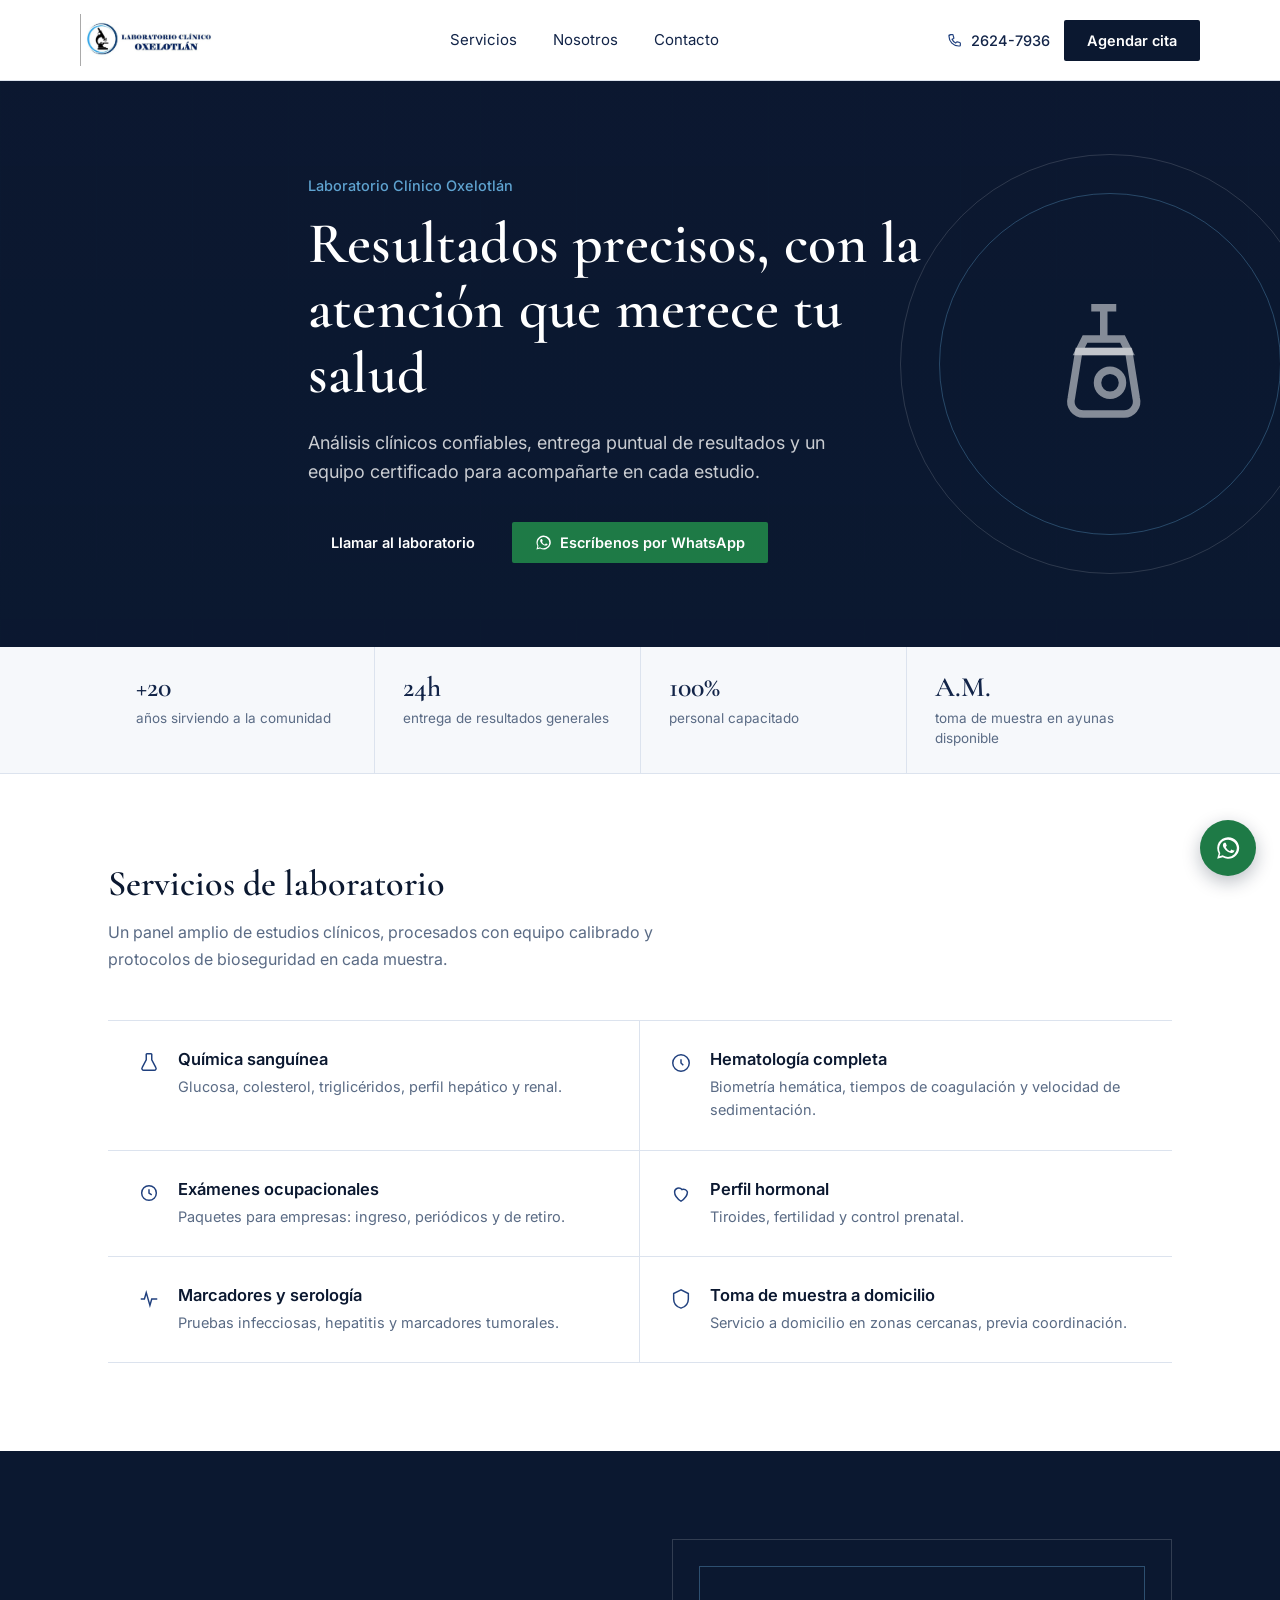
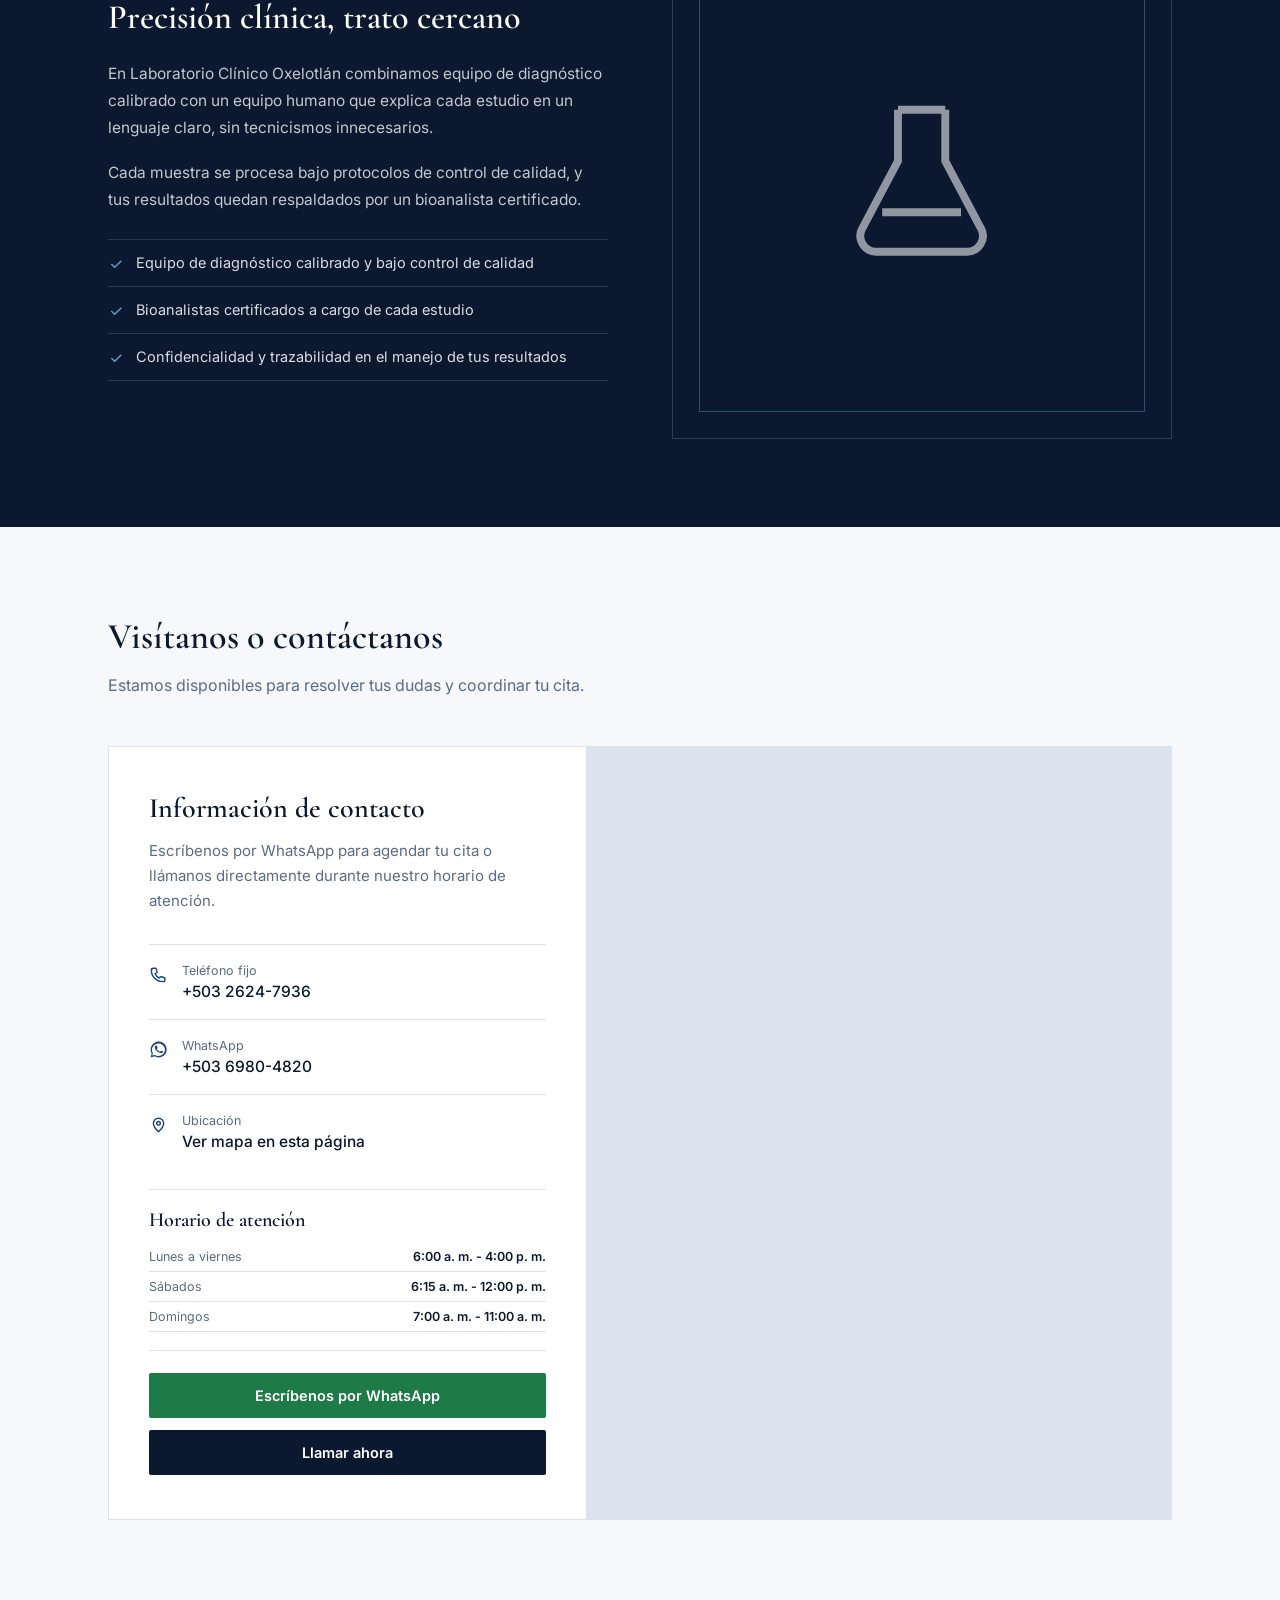
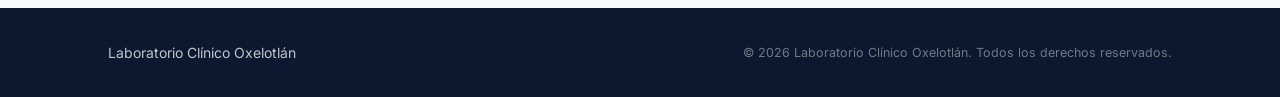
==== laboratorio-oxelotlan.html @ dec93695 "Cambio Horarios" ====
<!DOCTYPE html>
<html lang="es">
<head>
<meta charset="UTF-8">
<meta name="viewport" content="width=device-width, initial-scale=1.0">
<title>Laboratorio Clínico Oxelotlán</title>
<link rel="preconnect" href="https://fonts.googleapis.com">
<link rel="preconnect" href="https://fonts.gstatic.com" crossorigin>
<link href="https://fonts.googleapis.com/css2?family=Cormorant+Garamond:ital,wght@0,500;0,600;0,700;1,500&family=Inter:wght@400;500;600;700&display=swap" rel="stylesheet">
  <link rel="stylesheet" href="css/styles.css">
</head>
<body>
<!-- Sticky header with navigation and contact actions -->
<header>
  <div class="wrap header-inner">
    <div class="brand">
      <img src="[data-uri]" alt="Laboratorio Clínico Oxelotlán">
    </div>
    <nav class="main-nav">
      <a href="#servicios">Servicios</a>
      <a href="#nosotros">Nosotros</a>
      <a href="#contacto">Contacto</a>
    </nav>
    <div class="header-actions">
      <a class="phone-chip" href="tel:+50326247936">
        <svg viewBox="0 0 24 24" fill="none" stroke="currentColor" stroke-width="1.8"><path d="M4 5c0-.6.4-1 1-1h3.2c.5 0 .9.3 1 .8l1 4a1 1 0 0 1-.3 1L7.6 11c1 2.4 3 4.4 5.4 5.4l1.2-1.3a1 1 0 0 1 1-.3l4 1c.5.1.8.5.8 1V20c0 .6-.4 1-1 1h-1.5C9.4 21 3 14.6 3 6.5V5Z"/></svg>
        <span>2624-7936</span>
      </a>
      <a class="btn btn-primary" href="https://wa.me/50369804820?text=Hola%2C%20quisiera%20informaci%C3%B3n%20sobre%20sus%20servicios" target="_blank" rel="noopener">Agendar cita</a>
      <button class="menu-toggle" id="menuToggle" aria-label="Abrir menú">
        <span></span><span></span><span></span>
      </button>
    </div>
  </div>
</header>

<!-- Main hero section with primary calls to action -->
<section class="hero">
  <div class="wrap hero-inner">
    <p class="eyebrow">Laboratorio Clínico Oxelotlán</p>
    <h1>Resultados precisos, con la atención que merece tu salud</h1>
    <p class="lead">Análisis clínicos confiables, entrega puntual de resultados y un equipo certificado para acompañarte en cada estudio.</p>
    <div class="hero-actions">
      <a class="btn btn-primary" href="tel:+50326247936">Llamar al laboratorio</a>
      <a class="btn btn-whatsapp" href="https://wa.me/50369804820?text=Hola%2C%20quisiera%20informaci%C3%B3n%20sobre%20sus%20servicios" target="_blank" rel="noopener">
        <svg viewBox="0 0 24 24" fill="currentColor" width="17" height="17"><path d="M17.5 14.4c-.3-.1-1.6-.8-1.9-.9-.2-.1-.4-.1-.6.1-.2.3-.7.9-.8 1-.2.2-.3.2-.5.1-.3-.1-1.2-.4-2.2-1.4-.8-.7-1.4-1.6-1.5-1.9-.2-.3 0-.4.1-.6.1-.1.3-.3.4-.5.1-.1.2-.3.3-.4.1-.2 0-.4 0-.5 0-.1-.6-1.4-.8-1.9-.2-.5-.4-.4-.6-.4h-.5c-.2 0-.5.1-.7.3-.2.3-.9.9-.9 2.1 0 1.2.9 2.4 1 2.6.1.2 1.8 2.8 4.4 3.8.6.3 1.1.4 1.5.5.6.2 1.2.2 1.6.1.5-.1 1.6-.6 1.8-1.3.2-.6.2-1.1.2-1.2-.1-.1-.2-.2-.5-.3Z"/><path d="M12 2a10 10 0 0 0-8.6 15L2 22l5.2-1.4A10 10 0 1 0 12 2Zm0 18.2c-1.6 0-3.1-.4-4.5-1.2l-.3-.2-3.1.8.8-3-.2-.3A8.2 8.2 0 1 1 20.2 12 8.2 8.2 0 0 1 12 20.2Z"/></svg>
        Escríbenos por WhatsApp
      </a>
    </div>
  </div>
  <div class="hero-figure">
    <svg viewBox="0 0 24 24" fill="none" stroke="currentColor" stroke-width="1.2"><path d="M9 3h4M11 3v5M8 8h6l1 2H7l1-2Z"/><path d="M7 10h8l1.2 7.5a2 2 0 0 1-2 2.5H7.8a2 2 0 0 1-2-2.5L7 10Z"/><circle cx="12" cy="15" r="2"/></svg>
  </div>
</section>

<!-- Key service and delivery metrics -->
<div class="trust">
  <div class="wrap trust-inner">
    <div class="trust-item">
      <span class="num">+20</span>
      <span class="label">años sirviendo a la comunidad</span>
    </div>
    <div class="trust-item">
      <span class="num">24h</span>
      <span class="label">entrega de resultados generales</span>
    </div>
    <div class="trust-item">
      <span class="num">100%</span>
      <span class="label">personal capacitado</span>
    </div>
    <div class="trust-item">
      <span class="num">A.M.</span>
      <span class="label">toma de muestra en ayunas disponible</span>
    </div>
  </div>
</div>

<!-- Laboratory services -->
<section id="servicios">
  <div class="wrap">
    <div class="section-head reveal">
      <h2>Servicios de laboratorio</h2>
      <p>Un panel amplio de estudios clínicos, procesados con equipo calibrado y protocolos de bioseguridad en cada muestra.</p>
    </div>
  </div>
  <div class="wrap">
    <div class="services-list">
      <div class="service-row reveal">
        <svg viewBox="0 0 24 24" fill="none" stroke="currentColor" stroke-width="1.6"><path d="M9 2v6.5L4.5 17a2 2 0 0 0 1.8 3h11.4a2 2 0 0 0 1.8-3L15 8.5V2M9 2h6"/></svg>
        <div>
          <h3>Química sanguínea</h3>
          <p>Glucosa, colesterol, triglicéridos, perfil hepático y renal.</p>
        </div>
      </div>
      <div class="service-row reveal">
        <svg viewBox="0 0 24 24" fill="none" stroke="currentColor" stroke-width="1.6"><circle cx="12" cy="12" r="9"/><path d="M12 8v4l2.5 2.5"/></svg>
        <div>
          <h3>Hematología completa</h3>
          <p>Biometría hemática, tiempos de coagulación y velocidad de sedimentación.</p>
        </div>
      </div>
      <div class="service-row reveal">
        <svg viewBox="0 0 24 24" fill="none" stroke="currentColor" stroke-width="1.6"><path d="M4 12a8 8 0 1 0 16 0 8 8 0 0 0-16 0Z"/><path d="M12 8v4l3 2"/></svg>
        <div>
          <h3>Exámenes ocupacionales</h3>
          <p>Paquetes para empresas: ingreso, periódicos y de retiro.</p>
        </div>
      </div>
      <div class="service-row reveal">
        <svg viewBox="0 0 24 24" fill="none" stroke="currentColor" stroke-width="1.6"><path d="M12 21s-7-4.5-7-10a4.5 4.5 0 0 1 8-2.8A4.5 4.5 0 0 1 19 11c0 5.5-7 10-7 10Z"/></svg>
        <div>
          <h3>Perfil hormonal</h3>
          <p>Tiroides, fertilidad y control prenatal.</p>
        </div>
      </div>
      <div class="service-row reveal">
        <svg viewBox="0 0 24 24" fill="none" stroke="currentColor" stroke-width="1.6"><path d="M3 12h4l2-7 4 14 2-7h6"/></svg>
        <div>
          <h3>Marcadores y serología</h3>
          <p>Pruebas infecciosas, hepatitis y marcadores tumorales.</p>
        </div>
      </div>
      <div class="service-row reveal">
        <svg viewBox="0 0 24 24" fill="none" stroke="currentColor" stroke-width="1.6"><path d="M12 2 4 6v6c0 5 3.5 8.7 8 10 4.5-1.3 8-5 8-10V6l-8-4Z"/></svg>
        <div>
          <h3>Toma de muestra a domicilio</h3>
          <p>Servicio a domicilio en zonas cercanas, previa coordinación.</p>
        </div>
      </div>
    </div>
  </div>
</section>

<!-- About the laboratory and quality commitments -->
<section class="about" id="nosotros">
  <div class="wrap">
    <div class="reveal">
      <h2>Precisión clínica, trato cercano</h2>
      <p>En Laboratorio Clínico Oxelotlán combinamos equipo de diagnóstico calibrado con un equipo humano que explica cada estudio en un lenguaje claro, sin tecnicismos innecesarios.</p>
      <p>Cada muestra se procesa bajo protocolos de control de calidad, y tus resultados quedan respaldados por un bioanalista certificado.</p>
      <ul class="about-points">
        <li>
          <svg viewBox="0 0 24 24" fill="none" stroke="currentColor" stroke-width="2"><path d="M5 12l5 5L20 7"/></svg>
          <span>Equipo de diagnóstico calibrado y bajo control de calidad</span>
        </li>
        <li>
          <svg viewBox="0 0 24 24" fill="none" stroke="currentColor" stroke-width="2"><path d="M5 12l5 5L20 7"/></svg>
          <span>Bioanalistas certificados a cargo de cada estudio</span>
        </li>
        <li>
          <svg viewBox="0 0 24 24" fill="none" stroke="currentColor" stroke-width="2"><path d="M5 12l5 5L20 7"/></svg>
          <span>Confidencialidad y trazabilidad en el manejo de tus resultados</span>
        </li>
      </ul>
    </div>
    <div class="about-visual reveal">
      <svg viewBox="0 0 24 24" fill="none" stroke="currentColor" stroke-width="1"><path d="M9 2v6.5L4.5 17a2 2 0 0 0 1.8 3h11.4a2 2 0 0 0 1.8-3L15 8.5V2M9 2h6M7 15h10"/></svg>
    </div>
  </div>
</section>

<!-- Contact details and embedded map -->
<section class="contact" id="contacto">
  <div class="wrap">
    <div class="section-head reveal">
      <h2>Visítanos o contáctanos</h2>
      <p>Estamos disponibles para resolver tus dudas y coordinar tu cita.</p>
    </div>
    <div class="contact-grid reveal">
      <div class="contact-info">
        <h2>Información de contacto</h2>
        <p>Escríbenos por WhatsApp para agendar tu cita o llámanos directamente durante nuestro horario de atención.</p>

        <div class="contact-line">
          <svg viewBox="0 0 24 24" fill="none" stroke="currentColor" stroke-width="1.8"><path d="M4 5c0-.6.4-1 1-1h3.2c.5 0 .9.3 1 .8l1 4a1 1 0 0 1-.3 1L7.6 11c1 2.4 3 4.4 5.4 5.4l1.2-1.3a1 1 0 0 1 1-.3l4 1c.5.1.8.5.8 1V20c0 .6-.4 1-1 1h-1.5C9.4 21 3 14.6 3 6.5V5Z"/></svg>
          <div>
            <div class="ct-label">Teléfono fijo</div>
            <a class="ct-value" href="tel:+50326247936">+503 2624-7936</a>
          </div>
        </div>

        <div class="contact-line">
          <svg viewBox="0 0 24 24" fill="currentColor"><path d="M17.5 14.4c-.3-.1-1.6-.8-1.9-.9-.2-.1-.4-.1-.6.1-.2.3-.7.9-.8 1-.2.2-.3.2-.5.1-.3-.1-1.2-.4-2.2-1.4-.8-.7-1.4-1.6-1.5-1.9-.2-.3 0-.4.1-.6.1-.1.3-.3.4-.5.1-.1.2-.3.3-.4.1-.2 0-.4 0-.5 0-.1-.6-1.4-.8-1.9-.2-.5-.4-.4-.6-.4h-.5c-.2 0-.5.1-.7.3-.2.3-.9.9-.9 2.1 0 1.2.9 2.4 1 2.6.1.2 1.8 2.8 4.4 3.8.6.3 1.1.4 1.5.5.6.2 1.2.2 1.6.1.5-.1 1.6-.6 1.8-1.3.2-.6.2-1.1.2-1.2-.1-.1-.2-.2-.5-.3Z"/><path d="M12 2a10 10 0 0 0-8.6 15L2 22l5.2-1.4A10 10 0 1 0 12 2Zm0 18.2c-1.6 0-3.1-.4-4.5-1.2l-.3-.2-3.1.8.8-3-.2-.3A8.2 8.2 0 1 1 20.2 12 8.2 8.2 0 0 1 12 20.2Z"/></svg>
          <div>
            <div class="ct-label">WhatsApp</div>
            <a class="ct-value" href="https://wa.me/50369804820" target="_blank" rel="noopener">+503 6980-4820</a>
          </div>
        </div>

        <div class="contact-line">
          <svg viewBox="0 0 24 24" fill="none" stroke="currentColor" stroke-width="1.8"><path d="M12 21s-6.5-5.4-6.5-10.5a6.5 6.5 0 1 1 13 0C18.5 15.6 12 21 12 21Z"/><circle cx="12" cy="10.5" r="2.3"/></svg>
          <div>
            <div class="ct-label">Ubicación</div>
            <span class="ct-value">Ver mapa en esta página</span>
          </div>
        </div>

        <div class="hours-block reveal">
          <h3>Horario de atención</h3>
          <div class="hours-list">
            <div class="hours-row">
              <span>Lunes a viernes</span>
              <strong>6:00 a. m. - 4:00 p. m.</strong>
            </div>
            <div class="hours-row">
              <span>Sábados</span>
              <strong>6:15 a. m. - 12:00 p. m.</strong>
            </div>
            <div class="hours-row">
              <span>Domingos</span>
              <strong>7:00 a. m. - 11:00 a. m.</strong>
            </div>
          </div>
        </div>

        <hr class="contact-divider">
        <div class="contact-cta">
          <a class="btn btn-whatsapp" href="https://wa.me/50369804820?text=Hola%2C%20quisiera%20informaci%C3%B3n%20sobre%20sus%20servicios" target="_blank" rel="noopener">Escríbenos por WhatsApp</a>
          <a class="btn btn-primary" href="tel:+50326247936">Llamar ahora</a>
        </div>
      </div>
      <div class="map-wrap">
        <iframe src="https://www.google.com/maps/embed?pb=!1m18!1m12!1m3!1d3750.6812180601755!2d-88.44260848952062!3d13.343637986952798!2m3!1f0!2f0!3f0!3m2!1i1024!2i768!4f13.1!3m3!1m2!1s0x8f7b39d2b0d4f84f%3A0xa0876ecf4c3ca8cc!2sLaboratorio%20Cl%C3%ADnico%20Oxelotlan!5e1!3m2!1ses-419!2ssv!4v1789586545758!5m2!1ses-419!2ssv" loading="lazy" referrerpolicy="strict-origin-when-cross-origin" title="Ubicación de Laboratorio Clínico Oxelotlán"></iframe>
      </div>
    </div>
  </div>
</section>

<!-- Site footer -->
<footer>
  <div class="wrap footer-inner">
    <div class="footer-brand">
      <span>Laboratorio Clínico Oxelotlán</span>
    </div>
    <span class="fine">© <span id="year"></span> Laboratorio Clínico Oxelotlán. Todos los derechos reservados.</span>
  </div>
</footer>

<!-- Floating WhatsApp contact button -->
<a class="wa-float" id="waFloat" href="https://wa.me/50369804820?text=Hola%2C%20quisiera%20informaci%C3%B3n%20sobre%20sus%20servicios" target="_blank" rel="noopener" aria-label="Escribir por WhatsApp">
  <svg viewBox="0 0 24 24" fill="currentColor"><path d="M17.5 14.4c-.3-.1-1.6-.8-1.9-.9-.2-.1-.4-.1-.6.1-.2.3-.7.9-.8 1-.2.2-.3.2-.5.1-.3-.1-1.2-.4-2.2-1.4-.8-.7-1.4-1.6-1.5-1.9-.2-.3 0-.4.1-.6.1-.1.3-.3.4-.5.1-.1.2-.3.3-.4.1-.2 0-.4 0-.5 0-.1-.6-1.4-.8-1.9-.2-.5-.4-.4-.6-.4h-.5c-.2 0-.5.1-.7.3-.2.3-.9.9-.9 2.1 0 1.2.9 2.4 1 2.6.1.2 1.8 2.8 4.4 3.8.6.3 1.1.4 1.5.5.6.2 1.2.2 1.6.1.5-.1 1.6-.6 1.8-1.3.2-.6.2-1.1.2-1.2-.1-.1-.2-.2-.5-.3Z"/><path d="M12 2a10 10 0 0 0-8.6 15L2 22l5.2-1.4A10 10 0 1 0 12 2Zm0 18.2c-1.6 0-3.1-.4-4.5-1.2l-.3-.2-3.1.8.8-3-.2-.3A8.2 8.2 0 1 1 20.2 12 8.2 8.2 0 0 1 12 20.2Z"/></svg>
</a>
<script src="script.js"></script>
</body>
</html>
---- css/styles.css ----
:root{
    --navy-900:#0B1830;
    --navy-800:#122448;
    --navy-700:#183160;
    --navy-600:#20407E;
    --blue-accent:#5FA3D0;
    --blue-accent-soft:#EAF2F8;
    --white:#FFFFFF;
    --off-white:#F6F8FB;
    --text-dark:#152238;
    --text-muted:#5A6B85;
    --hairline:#DCE3EE;
    --serif: 'Cormorant Garamond', Georgia, 'Times New Roman', serif;
    --sans: 'Inter', -apple-system, BlinkMacSystemFont, 'Segoe UI', sans-serif;
  }

  *{box-sizing:border-box;}
  html{scroll-behavior:smooth;}
  body{
    margin:0;
    font-family:var(--sans);
    color:var(--text-dark);
    background:var(--white);
    -webkit-font-smoothing:antialiased;
  }
  img{max-width:100%;display:block;}
  a{color:inherit;text-decoration:none;}
  .wrap{max-width:1120px;margin:0 auto;padding:0 28px;}

  /* ---------- Header ---------- */
  header{
    position:sticky;top:0;z-index:50;
    background:var(--white);
    border-bottom:1px solid var(--hairline);
  }
  .header-inner{
    display:flex;align-items:center;justify-content:space-between;
    padding:14px 0;
  }
  .brand{display:flex;align-items:center;gap:12px;}
  .brand img{height:52px;width:auto;}
  nav.main-nav{display:flex;align-items:center;gap:32px;}
  nav.main-nav a{
    font-size:15px;color:var(--navy-800);
    padding:6px 2px;border-bottom:1px solid transparent;
    transition:border-color .2s ease, color .2s ease;
  }
  nav.main-nav a:hover{border-color:var(--blue-accent);}
  .header-actions{display:flex;align-items:center;gap:14px;}
  .phone-chip{
    display:flex;align-items:center;gap:8px;
    font-size:14.5px;color:var(--navy-800);font-weight:500;
    white-space:nowrap;
  }
  .phone-chip svg{width:16px;height:16px;flex:none;color:var(--navy-600);}
  .btn{
    display:inline-flex;align-items:center;justify-content:center;gap:8px;
    padding:11px 22px;font-size:14.5px;font-weight:600;
    border-radius:2px;border:1px solid transparent;
    cursor:pointer;transition:background .2s ease, color .2s ease, border-color .2s ease;
    white-space:nowrap;
  }
  .btn-primary{background:var(--navy-900);color:var(--white);}
  .btn-primary:hover{background:var(--navy-700);}
  .btn-whatsapp{background:#1E7A46;color:var(--white);}
  .btn-whatsapp:hover{background:#176038;}
  .btn-outline{background:transparent;color:var(--white);border-color:rgba(255,255,255,.45);}
  .btn-outline:hover{border-color:var(--white);}
  .menu-toggle{
    display:none;background:none;border:none;cursor:pointer;padding:6px;
  }
  .menu-toggle span{display:block;width:22px;height:2px;background:var(--navy-900);margin:5px 0;}

  /* ---------- Hero ---------- */
  .hero{
    background:var(--navy-900);
    background-image:
      linear-gradient(180deg, rgba(11,24,48,.94), rgba(11,24,48,.98)),
      repeating-linear-gradient(90deg, rgba(255,255,255,.035) 0px, rgba(255,255,255,.035) 1px, transparent 1px, transparent 96px);
    color:var(--white);
    padding:96px 0 84px;
    position:relative;
    overflow:hidden;
  }
  .hero-inner{max-width:720px;}
  .hero .eyebrow{
    font-size:14.5px;color:var(--blue-accent);font-weight:500;
    margin:0 0 18px;
  }
  .hero h1{
    font-family:var(--serif);
    font-weight:600;
    font-size:clamp(38px,5.4vw,58px);
    line-height:1.12;
    margin:0 0 22px;
    letter-spacing:.2px;
  }
  .hero p.lead{
    font-size:18px;line-height:1.6;color:rgba(255,255,255,.78);
    max-width:560px;margin:0 0 36px;
  }
  .hero-actions{display:flex;gap:14px;flex-wrap:wrap;}

  .hero-figure{
    position:absolute;right:-40px;top:50%;transform:translateY(-50%);
    width:420px;height:420px;
    border:1px solid rgba(255,255,255,.14);
    border-radius:50%;
    display:flex;align-items:center;justify-content:center;
  }
  .hero-figure::before{
    content:"";position:absolute;inset:38px;
    border:1px solid rgba(95,163,208,.35);border-radius:50%;
  }
  .hero-figure svg{width:150px;height:150px;color:rgba(255,255,255,.5);}

  /* ---------- Trust metrics ---------- */
  .trust{
    background:var(--off-white);
    border-bottom:1px solid var(--hairline);
  }
  .trust-inner{
    display:grid;grid-template-columns:repeat(4,1fr);
  }
  .trust-item{
    padding:26px 28px;
    border-left:1px solid var(--hairline);
    text-align:left;
  }
  .trust-item:first-child{border-left:none;}
  .trust-item .num{
    font-family:var(--serif);font-weight:600;font-size:28px;color:var(--navy-800);
    display:block;line-height:1;margin-bottom:6px;
  }
  .trust-item .label{font-size:13.5px;color:var(--text-muted);}

  /* ---------- Section shell ---------- */
  section{padding:88px 0;}
  .section-head{max-width:620px;margin:0 0 48px;}
  .section-head h2{
    font-family:var(--serif);font-weight:600;
    font-size:clamp(28px,3.4vw,36px);
    margin:0 0 14px;color:var(--navy-900);
  }
  .section-head p{font-size:16px;line-height:1.65;color:var(--text-muted);margin:0;}

  /* ---------- Services ---------- */
  .services-list{
    display:grid;grid-template-columns:1fr 1fr;
    border-top:1px solid var(--hairline);
  }
  .service-row{
    display:flex;gap:18px;align-items:flex-start;
    padding:28px 30px;
    border-bottom:1px solid var(--hairline);
  }
  .service-row:nth-child(odd){border-right:1px solid var(--hairline);}
  .service-row svg{width:22px;height:22px;flex:none;color:var(--navy-600);margin-top:3px;}
  .service-row h3{
    font-size:16.5px;font-weight:600;margin:0 0 6px;color:var(--navy-900);
  }
  .service-row p{font-size:14.5px;line-height:1.6;color:var(--text-muted);margin:0;}

  /* ---------- About ---------- */
  .about{background:var(--navy-900);color:var(--white);}
  .about .wrap{
    display:grid;grid-template-columns:1fr 1fr;gap:64px;align-items:center;
  }
  .about h2{
    font-family:var(--serif);font-weight:600;
    font-size:clamp(26px,3.2vw,34px);margin:0 0 22px;
  }
  .about p{font-size:15.5px;line-height:1.75;color:rgba(255,255,255,.76);margin:0 0 18px;}
  .about-points{list-style:none;padding:0;margin:26px 0 0;}
  .about-points li{
    display:flex;gap:12px;padding:14px 0;border-top:1px solid rgba(255,255,255,.14);
    font-size:14.5px;color:rgba(255,255,255,.85);
  }
  .about-points li:last-child{border-bottom:1px solid rgba(255,255,255,.14);}
  .about-points svg{width:16px;height:16px;flex:none;margin-top:2px;color:var(--blue-accent);}
  .about-visual{
    aspect-ratio:1/1;border:1px solid rgba(255,255,255,.16);
    display:flex;align-items:center;justify-content:center;position:relative;
  }
  .about-visual::before{content:"";position:absolute;inset:26px;border:1px solid rgba(95,163,208,.4);}
  .about-visual svg{width:38%;height:38%;color:rgba(255,255,255,.55);}

  /* ---------- Contact ---------- */
  .contact{background:var(--off-white);}
  .contact-grid{
    display:grid;grid-template-columns:0.9fr 1.1fr;gap:0;
    border:1px solid var(--hairline);background:var(--white);
  }
  .contact-info{padding:44px 40px;border-right:1px solid var(--hairline);}
  .contact-info h2{
    font-family:var(--serif);font-weight:600;font-size:28px;margin:0 0 14px;color:var(--navy-900);
  }
  .contact-info > p{font-size:15px;line-height:1.65;color:var(--text-muted);margin:0 0 30px;}
  .contact-line{
    display:flex;gap:14px;align-items:flex-start;padding:18px 0;border-top:1px solid var(--hairline);
  }
  .contact-line:last-of-type{border-bottom:1px solid var(--hairline);margin-bottom:28px;}
  .contact-line svg{width:19px;height:19px;flex:none;margin-top:2px;color:var(--navy-600);}
  .contact-line .ct-label{font-size:12.5px;color:var(--text-muted);margin-bottom:3px;}
  .contact-line .ct-value{font-size:15.5px;font-weight:500;color:var(--navy-900);}
  .contact-line a.ct-value:hover{color:var(--navy-600);}
  .contact-divider{border:0;border-top:1px solid var(--hairline);margin:0 0 22px;}
  .contact-cta{display:flex;flex-direction:column;gap:12px;}
  .contact-cta .btn{width:100%;padding:13px 22px;}

  .map-wrap{position:relative;min-height:420px;background:#dbe3ee;}
  .map-wrap iframe{
    position:absolute;inset:0;width:100%;height:100%;border:0;filter:grayscale(8%) contrast(1.02);
  }

  /* ---------- Opening hours ---------- */
  .hours-block{margin:20px 0 18px;padding-top:18px;border-top:1px solid var(--hairline);}
  .hours-block h3{font-family:var(--serif);font-size:20px;font-weight:600;color:var(--navy-900);margin:0 0 10px;}
  .hours-list{display:flex;flex-direction:column;}
  .hours-row{display:flex;justify-content:space-between;gap:16px;padding:7px 0;border-bottom:1px solid var(--hairline);font-size:12.5px;}
  .hours-row span{color:var(--text-muted);}
  .hours-row strong{font-weight:600;color:var(--navy-900);text-align:right;white-space:nowrap;}

  /* ---------- WhatsApp float ---------- */
  .wa-float{
    position:fixed;bottom:24px;right:24px;z-index:60;
    width:56px;height:56px;border-radius:50%;
    background:#1E7A46;color:#fff;
    display:flex;align-items:center;justify-content:center;
    box-shadow:0 6px 18px rgba(11,24,48,.28);
    transition:transform .2s ease, box-shadow .2s ease;
  }
  .wa-float:hover{transform:translateY(-2px);box-shadow:0 10px 22px rgba(11,24,48,.32);}
  .wa-float svg{width:26px;height:26px;}
  .wa-float.show{animation:wa-in .5s ease both;}
  @keyframes wa-in{from{opacity:0;transform:scale(.7) translateY(8px);}to{opacity:1;transform:scale(1) translateY(0);}}

  /* ---------- Footer ---------- */
  footer{background:var(--navy-900);color:rgba(255,255,255,.6);padding:36px 0;}
  .footer-inner{
    display:flex;align-items:center;justify-content:space-between;flex-wrap:wrap;gap:16px;
  }
  .footer-brand{display:flex;align-items:center;gap:10px;font-size:14px;color:rgba(255,255,255,.75);}
  .footer-brand img{height:28px;width:auto;filter:brightness(0) invert(1);opacity:.9;}
  footer .fine{font-size:12.5px;color:rgba(255,255,255,.42);}

  /* ---------- Reveal-on-load ---------- */
  .reveal{opacity:0;transform:translateY(14px);transition:opacity .6s ease, transform .6s ease;}
  .reveal.in{opacity:1;transform:translateY(0);}

  /* Flexible images and media */
  img, video, iframe{max-width:100%;height:auto;}

  /* ---------- Responsive ---------- */
  @media (max-width:900px){
    nav.main-nav{display:none;}
    .phone-chip{display:none;}
    .menu-toggle{display:block;}
    .trust-inner{grid-template-columns:1fr 1fr;}
    .trust-item:nth-child(3){border-left:none;}
    .services-list{grid-template-columns:1fr;}
    .service-row:nth-child(odd){border-right:none;}
    .about .wrap{grid-template-columns:1fr;gap:36px;}
    .about-visual{order:-1;max-width:280px;margin:0 auto;}
    .contact-grid{grid-template-columns:1fr;}
    .contact-info{border-right:none;border-bottom:1px solid var(--hairline);}
    .map-wrap{min-height:320px;}
    .hero-figure{display:none;}
    .hours-row{align-items:flex-start;}
    .hours-row strong{white-space:normal;}
  }
  @media (max-width:600px){
    .wrap{padding:0 18px;}
    .hero{padding:64px 0 56px;}
    .hero h1{font-size:32px;}
    .hero-actions{flex-direction:column;align-items:stretch;}
    .header-actions .btn-primary{display:none;}
    .trust-inner{grid-template-columns:1fr;}
    section{padding:56px 0;}
  }

  @media (prefers-reduced-motion: reduce){
    *{animation:none !important;transition:none !important;}
    html{scroll-behavior:auto;}
    .reveal{opacity:1;transform:none;transition:none;}
    .wa-float.show{animation:none;}
  }
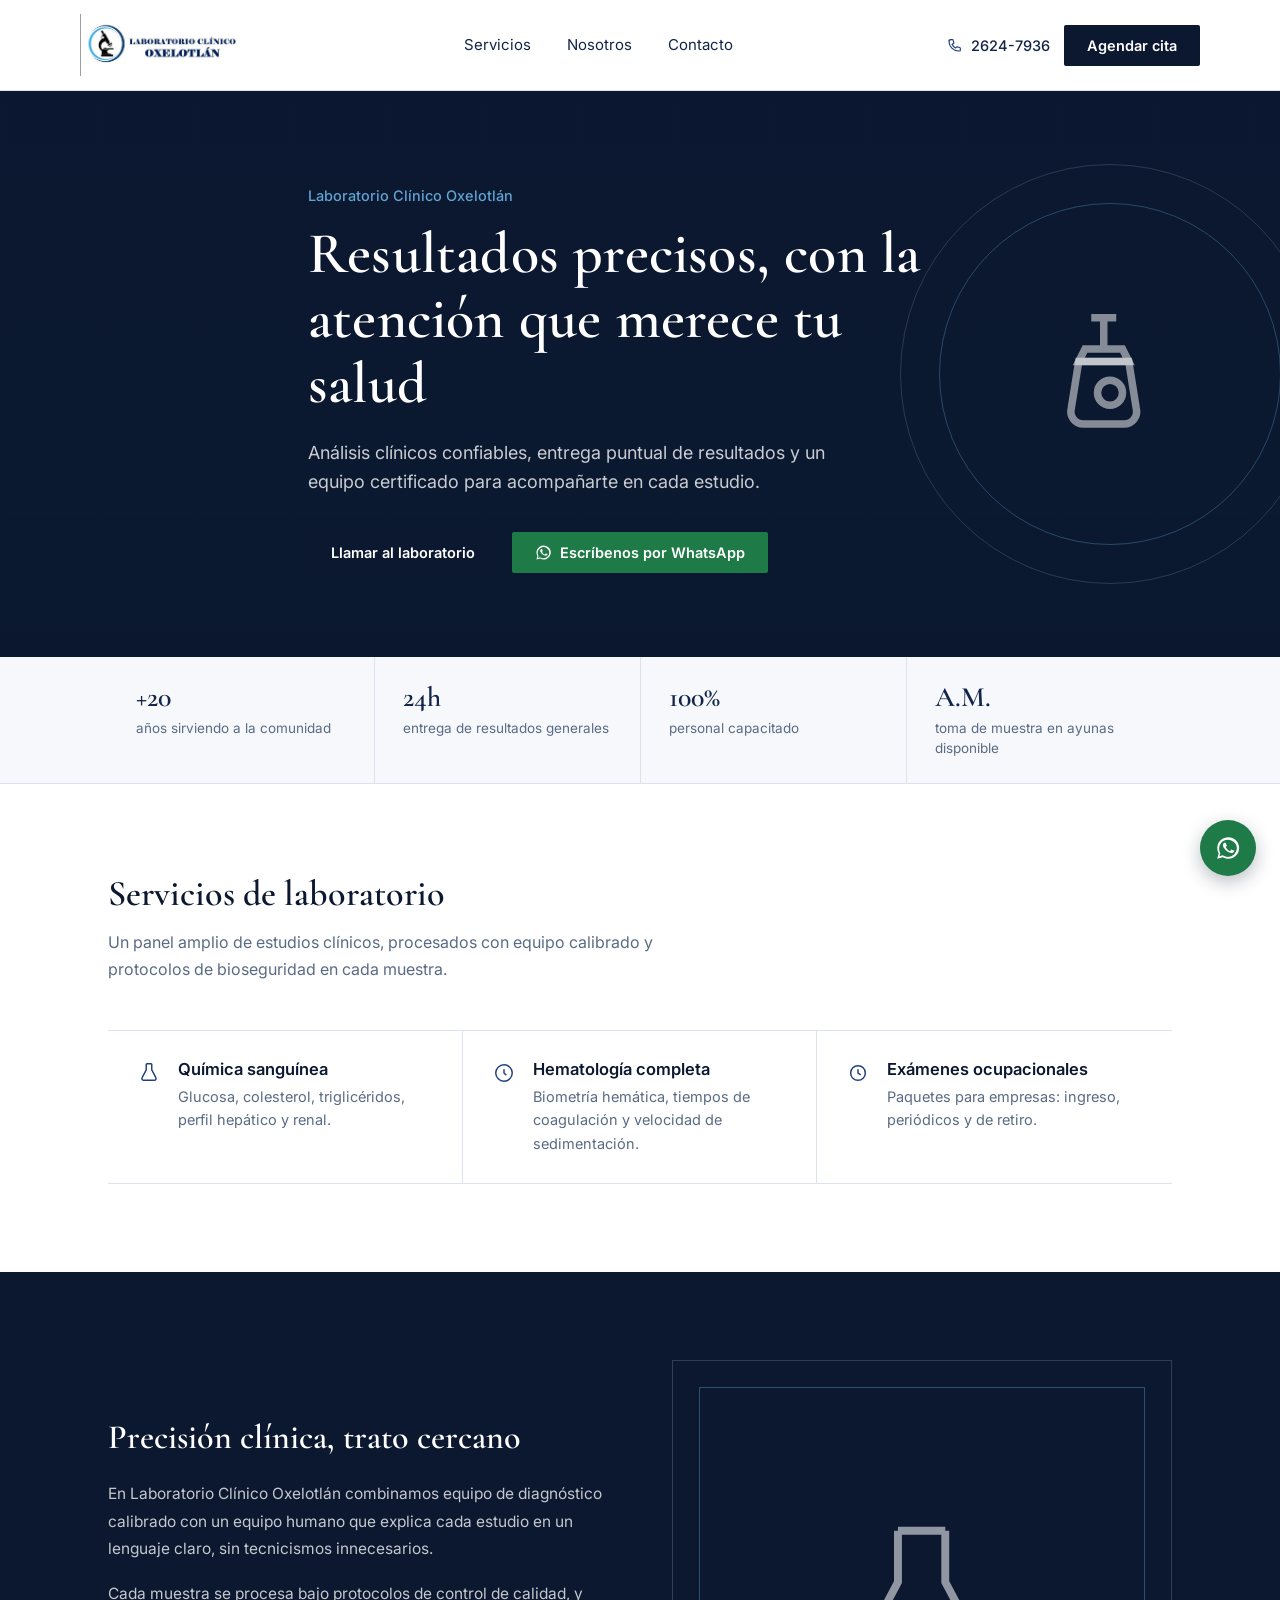
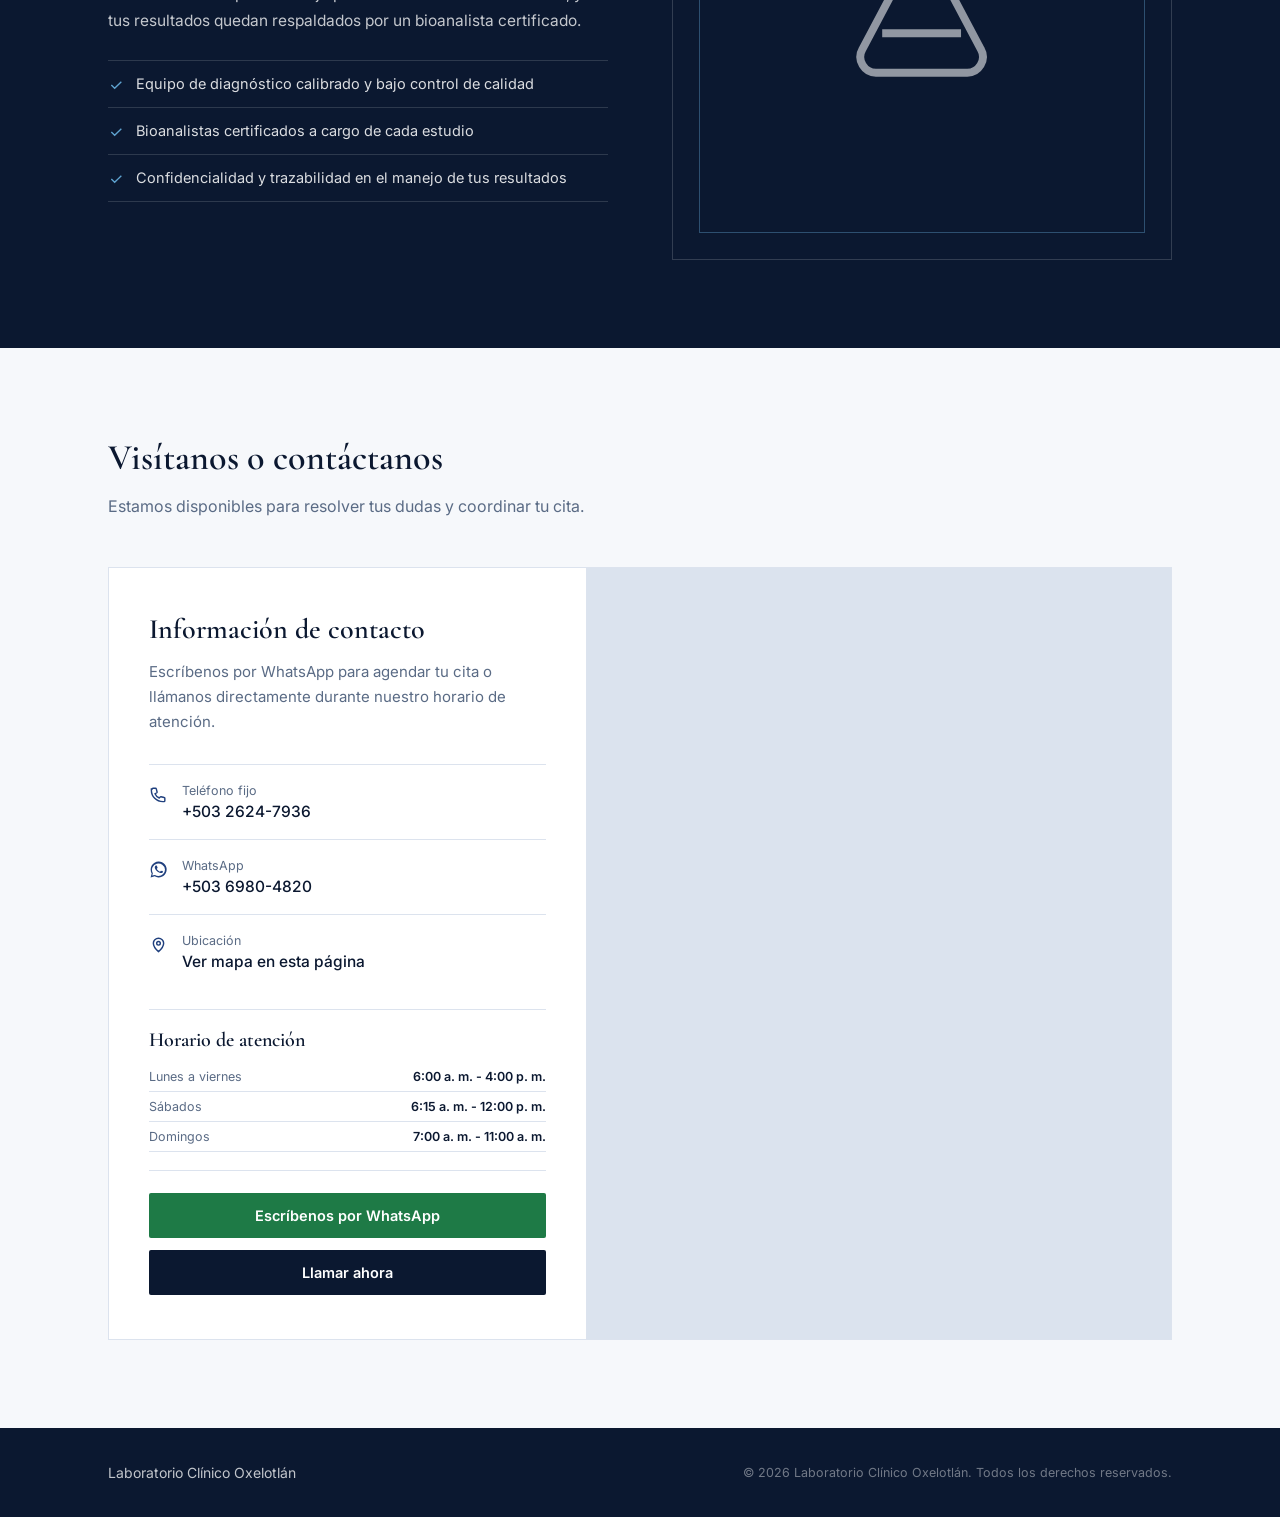
==== commit 17d37cb0: "Cambio de la tabla de servicios" ====
--- a/laboratorio-oxelotlan.html
+++ b/laboratorio-oxelotlan.html
@@ -104,27 +104,6 @@
         <div>
           <h3>Exámenes ocupacionales</h3>
           <p>Paquetes para empresas: ingreso, periódicos y de retiro.</p>
-        </div>
-      </div>
-      <div class="service-row reveal">
-        <svg viewBox="0 0 24 24" fill="none" stroke="currentColor" stroke-width="1.6"><path d="M12 21s-7-4.5-7-10a4.5 4.5 0 0 1 8-2.8A4.5 4.5 0 0 1 19 11c0 5.5-7 10-7 10Z"/></svg>
-        <div>
-          <h3>Perfil hormonal</h3>
-          <p>Tiroides, fertilidad y control prenatal.</p>
-        </div>
-      </div>
-      <div class="service-row reveal">
-        <svg viewBox="0 0 24 24" fill="none" stroke="currentColor" stroke-width="1.6"><path d="M3 12h4l2-7 4 14 2-7h6"/></svg>
-        <div>
-          <h3>Marcadores y serología</h3>
-          <p>Pruebas infecciosas, hepatitis y marcadores tumorales.</p>
-        </div>
-      </div>
-      <div class="service-row reveal">
-        <svg viewBox="0 0 24 24" fill="none" stroke="currentColor" stroke-width="1.6"><path d="M12 2 4 6v6c0 5 3.5 8.7 8 10 4.5-1.3 8-5 8-10V6l-8-4Z"/></svg>
-        <div>
-          <h3>Toma de muestra a domicilio</h3>
-          <p>Servicio a domicilio en zonas cercanas, previa coordinación.</p>
         </div>
       </div>
     </div>
--- a/css/styles.css
+++ b/css/styles.css
@@ -38,7 +38,7 @@
     padding:14px 0;
   }
   .brand{display:flex;align-items:center;gap:12px;}
-  .brand img{height:52px;width:auto;}
+  .brand img{height:62px;width:auto;}
   nav.main-nav{display:flex;align-items:center;gap:32px;}
   nav.main-nav a{
     font-size:15px;color:var(--navy-800);
@@ -146,7 +146,7 @@
 
   /* ---------- Services ---------- */
   .services-list{
-    display:grid;grid-template-columns:1fr 1fr;
+    display:grid;grid-template-columns:repeat(3,1fr);
     border-top:1px solid var(--hairline);
   }
   .service-row{
@@ -154,7 +154,7 @@
     padding:28px 30px;
     border-bottom:1px solid var(--hairline);
   }
-  .service-row:nth-child(odd){border-right:1px solid var(--hairline);}
+  .service-row:not(:last-child){border-right:1px solid var(--hairline);}
   .service-row svg{width:22px;height:22px;flex:none;color:var(--navy-600);margin-top:3px;}
   .service-row h3{
     font-size:16.5px;font-weight:600;margin:0 0 6px;color:var(--navy-900);
@@ -259,7 +259,7 @@
     .trust-inner{grid-template-columns:1fr 1fr;}
     .trust-item:nth-child(3){border-left:none;}
     .services-list{grid-template-columns:1fr;}
-    .service-row:nth-child(odd){border-right:none;}
+    .service-row:not(:last-child){border-right:none;}
     .about .wrap{grid-template-columns:1fr;gap:36px;}
     .about-visual{order:-1;max-width:280px;margin:0 auto;}
     .contact-grid{grid-template-columns:1fr;}
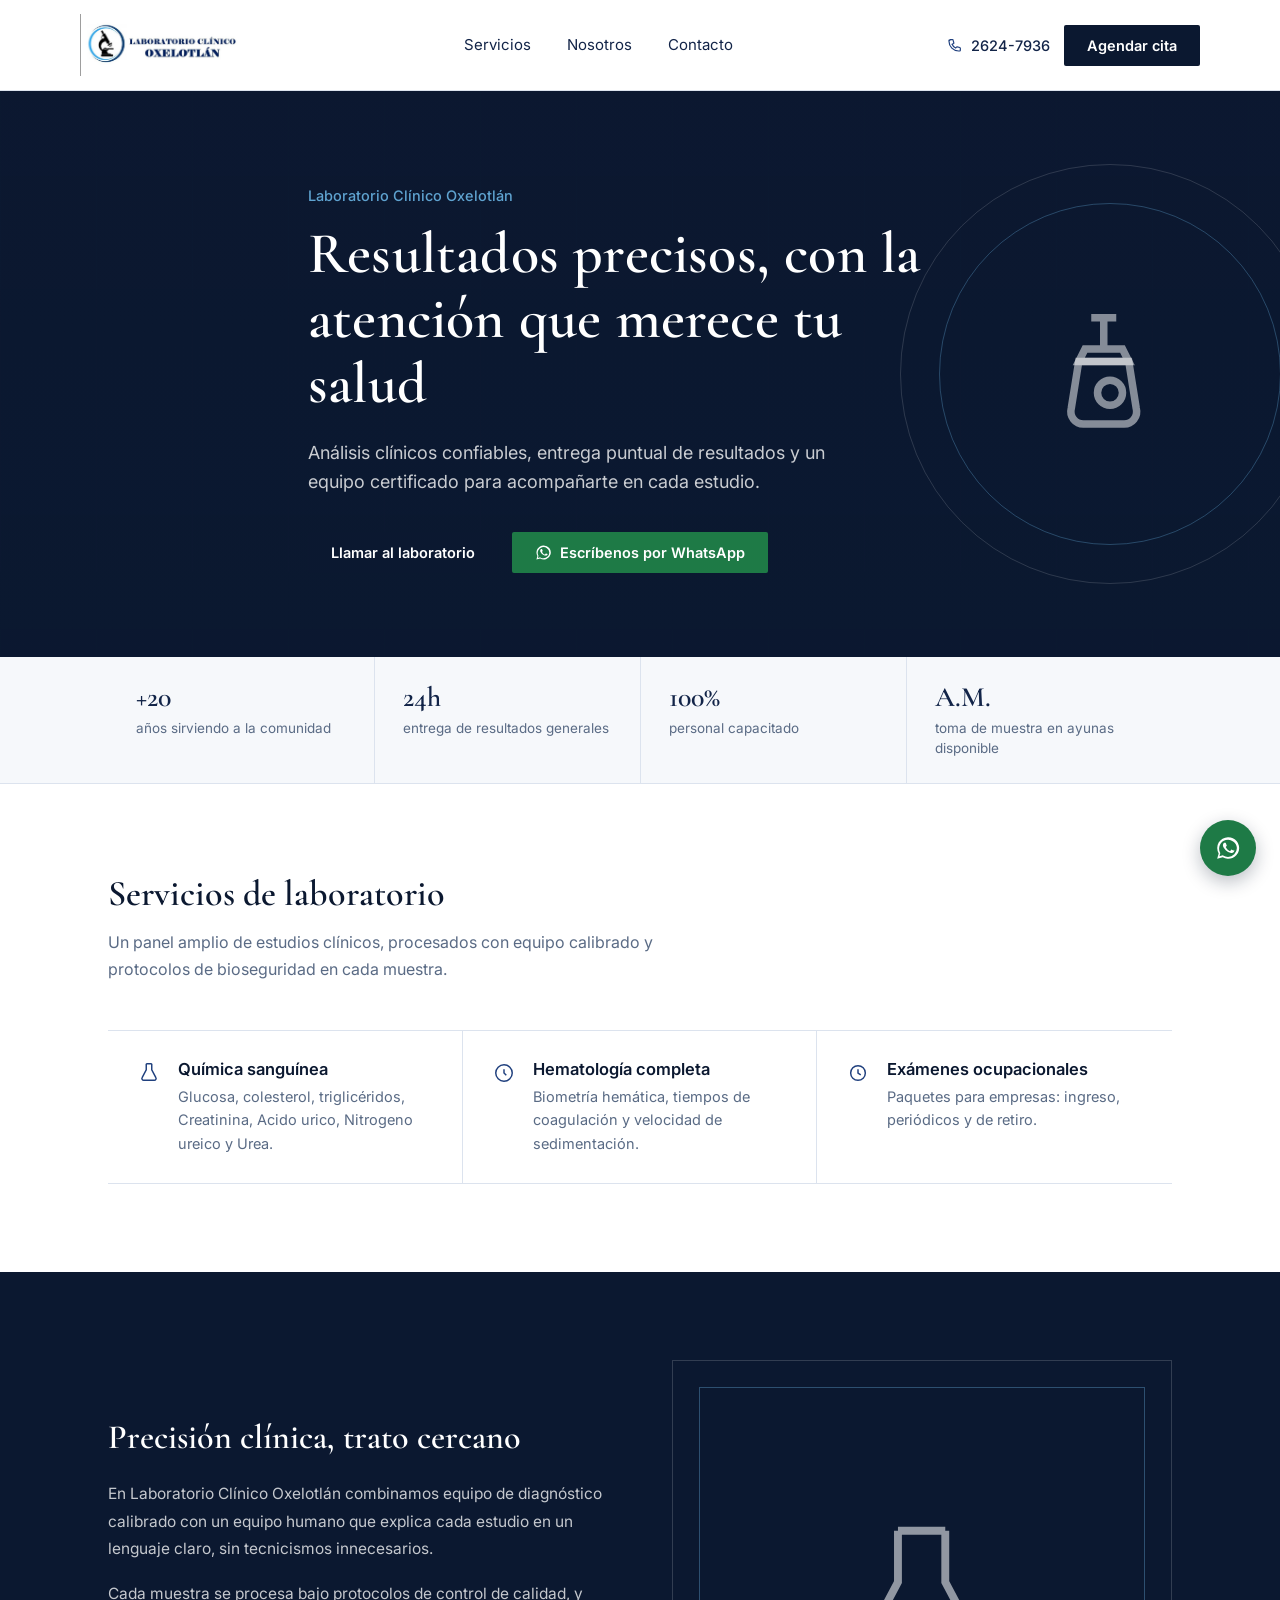
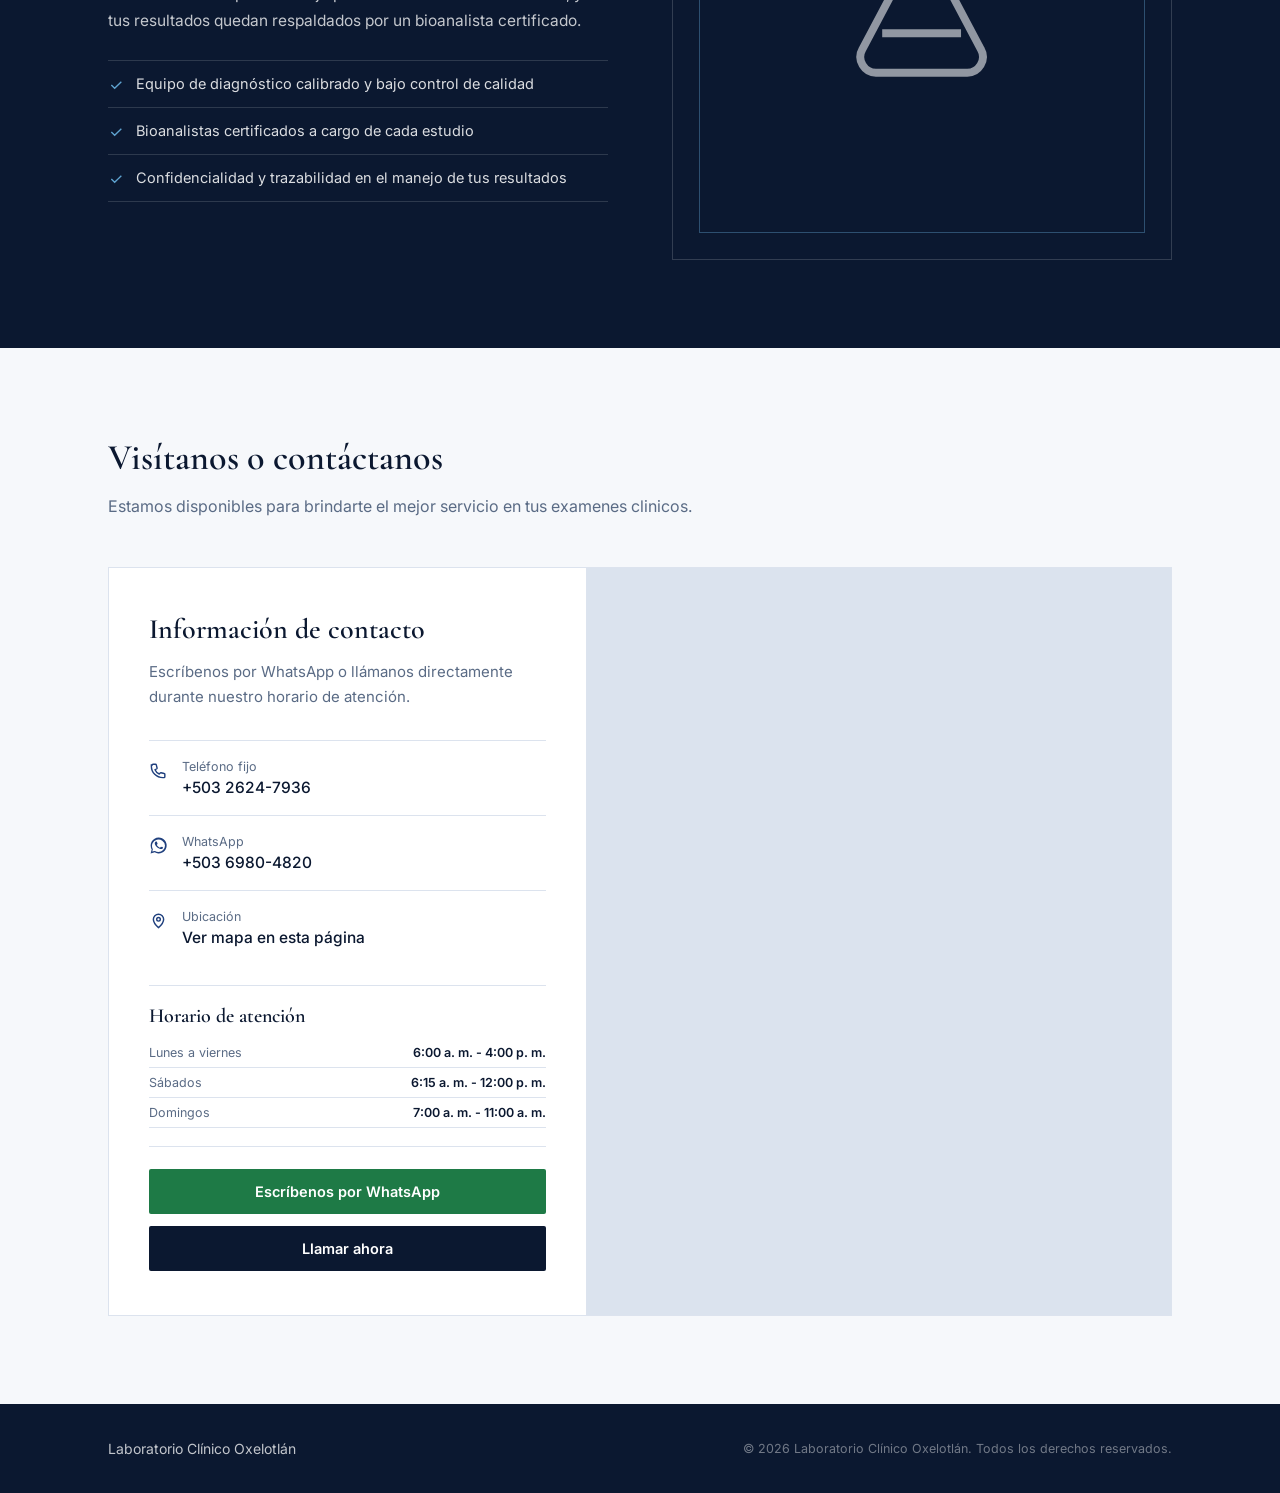
==== commit ca5ca9bc: "d" ====
--- a/laboratorio-oxelotlan.html
+++ b/laboratorio-oxelotlan.html
@@ -89,7 +89,7 @@
         <svg viewBox="0 0 24 24" fill="none" stroke="currentColor" stroke-width="1.6"><path d="M9 2v6.5L4.5 17a2 2 0 0 0 1.8 3h11.4a2 2 0 0 0 1.8-3L15 8.5V2M9 2h6"/></svg>
         <div>
           <h3>Química sanguínea</h3>
-          <p>Glucosa, colesterol, triglicéridos, perfil hepático y renal.</p>
+          <p>Glucosa, colesterol, triglicéridos, Creatinina, Acido urico, Nitrogeno ureico y Urea.</p>
         </div>
       </div>
       <div class="service-row reveal">
@@ -143,12 +143,12 @@
   <div class="wrap">
     <div class="section-head reveal">
       <h2>Visítanos o contáctanos</h2>
-      <p>Estamos disponibles para resolver tus dudas y coordinar tu cita.</p>
+      <p>Estamos disponibles para brindarte el mejor servicio en tus examenes clinicos.</p>
     </div>
     <div class="contact-grid reveal">
       <div class="contact-info">
         <h2>Información de contacto</h2>
-        <p>Escríbenos por WhatsApp para agendar tu cita o llámanos directamente durante nuestro horario de atención.</p>
+        <p>Escríbenos por WhatsApp o llámanos directamente durante nuestro horario de atención.</p>
 
         <div class="contact-line">
           <svg viewBox="0 0 24 24" fill="none" stroke="currentColor" stroke-width="1.8"><path d="M4 5c0-.6.4-1 1-1h3.2c.5 0 .9.3 1 .8l1 4a1 1 0 0 1-.3 1L7.6 11c1 2.4 3 4.4 5.4 5.4l1.2-1.3a1 1 0 0 1 1-.3l4 1c.5.1.8.5.8 1V20c0 .6-.4 1-1 1h-1.5C9.4 21 3 14.6 3 6.5V5Z"/></svg>
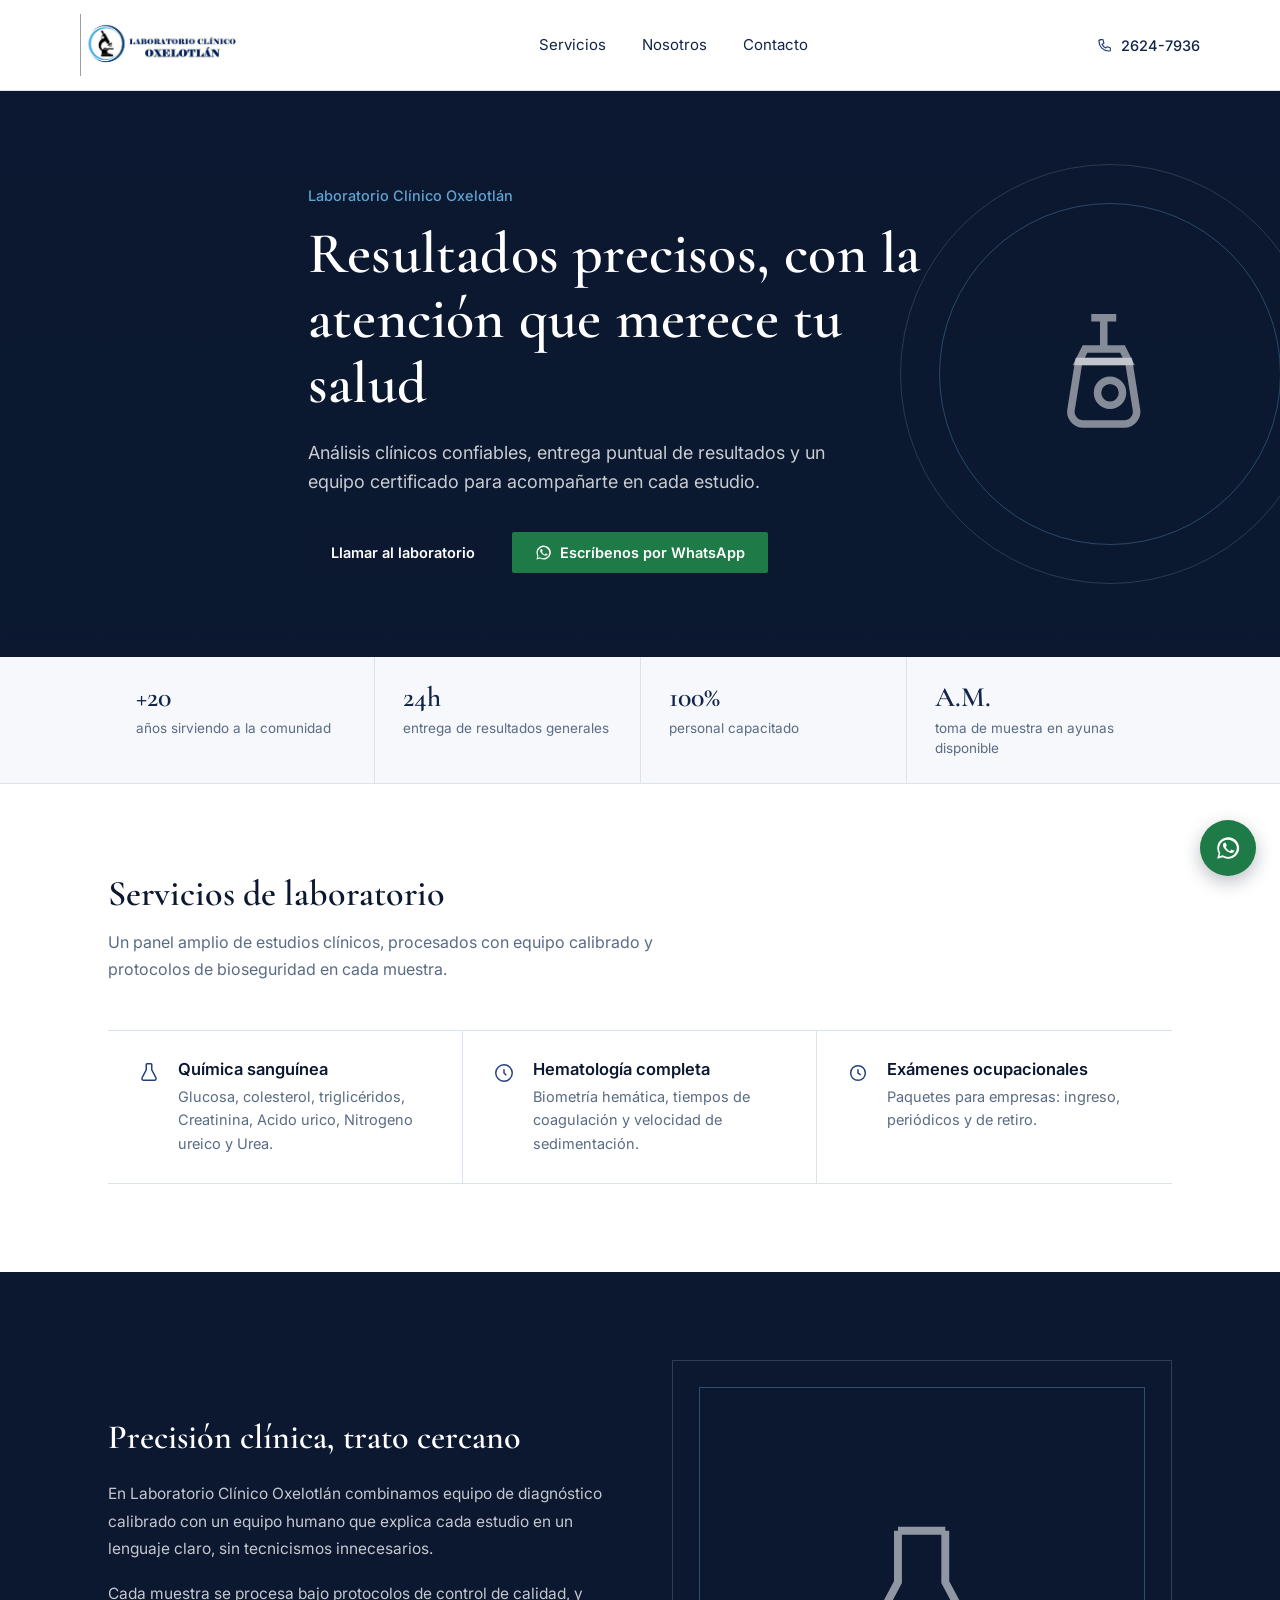
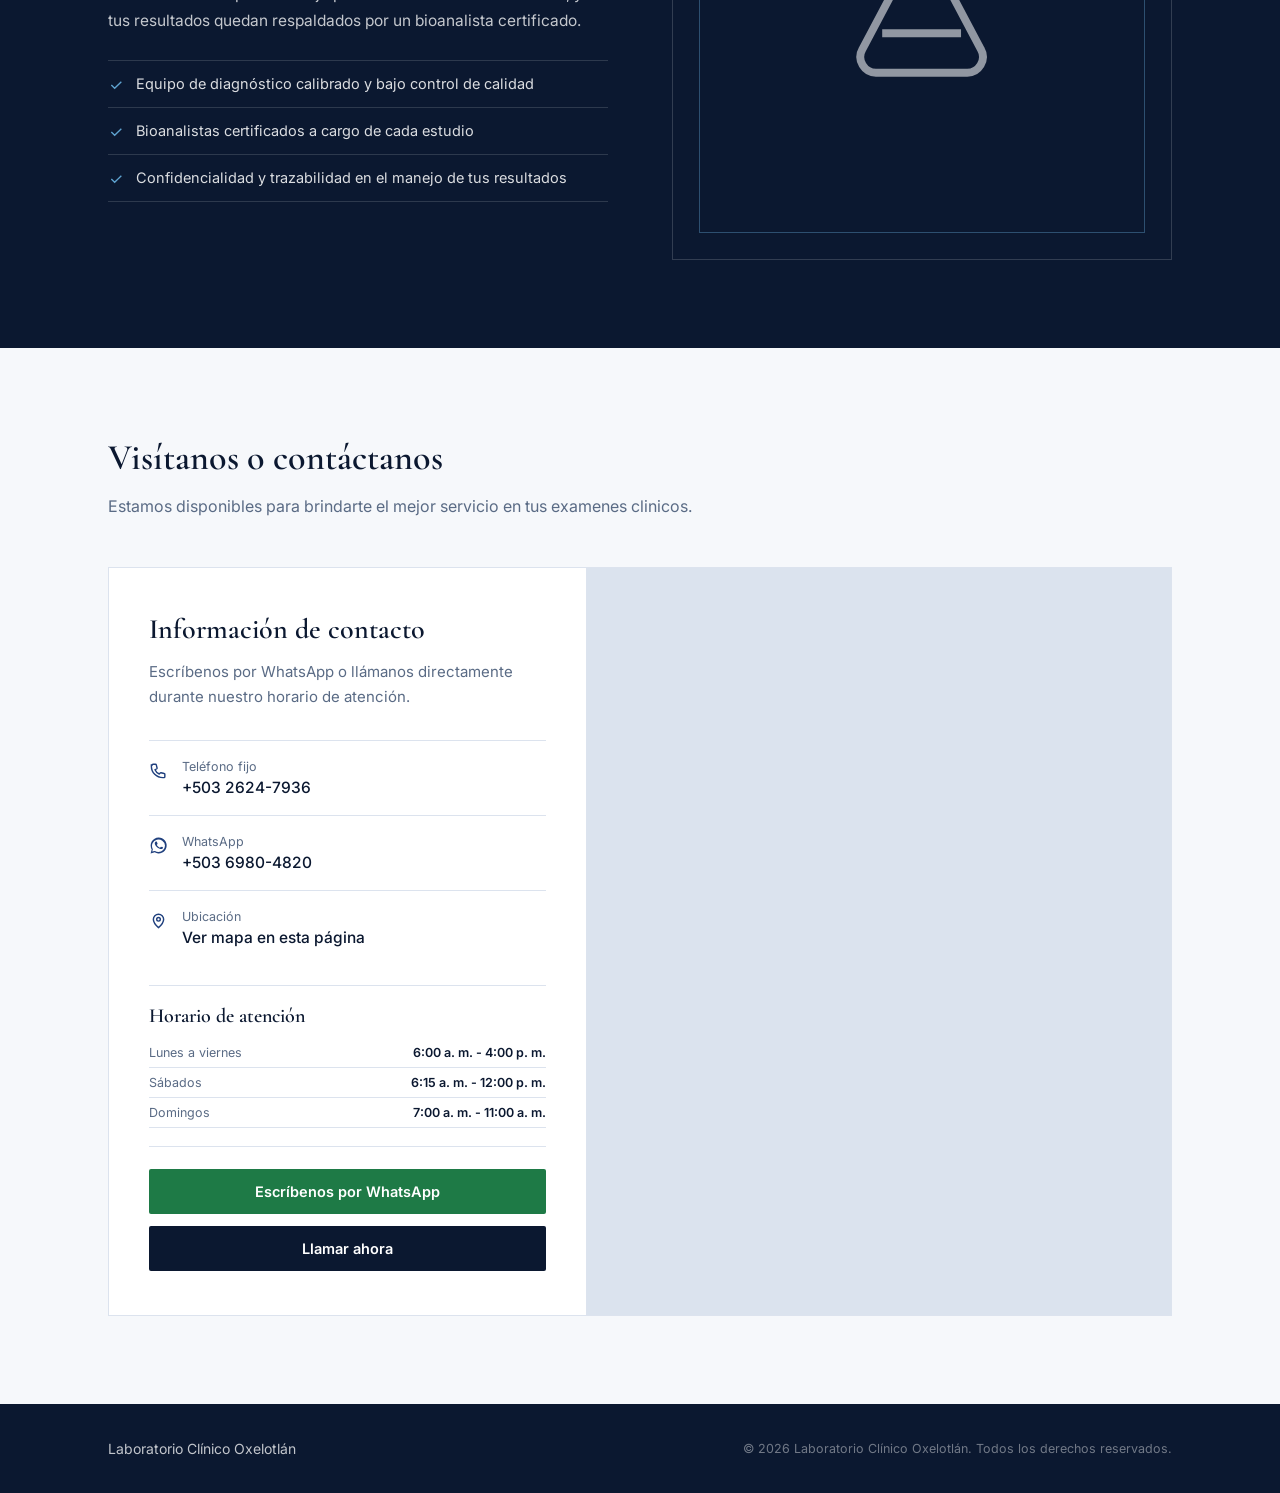
==== commit 11be958b: "m" ====
--- a/laboratorio-oxelotlan.html
+++ b/laboratorio-oxelotlan.html
@@ -26,7 +26,6 @@
         <svg viewBox="0 0 24 24" fill="none" stroke="currentColor" stroke-width="1.8"><path d="M4 5c0-.6.4-1 1-1h3.2c.5 0 .9.3 1 .8l1 4a1 1 0 0 1-.3 1L7.6 11c1 2.4 3 4.4 5.4 5.4l1.2-1.3a1 1 0 0 1 1-.3l4 1c.5.1.8.5.8 1V20c0 .6-.4 1-1 1h-1.5C9.4 21 3 14.6 3 6.5V5Z"/></svg>
         <span>2624-7936</span>
       </a>
-      <a class="btn btn-primary" href="https://wa.me/50369804820?text=Hola%2C%20quisiera%20informaci%C3%B3n%20sobre%20sus%20servicios" target="_blank" rel="noopener">Agendar cita</a>
       <button class="menu-toggle" id="menuToggle" aria-label="Abrir menú">
         <span></span><span></span><span></span>
       </button>
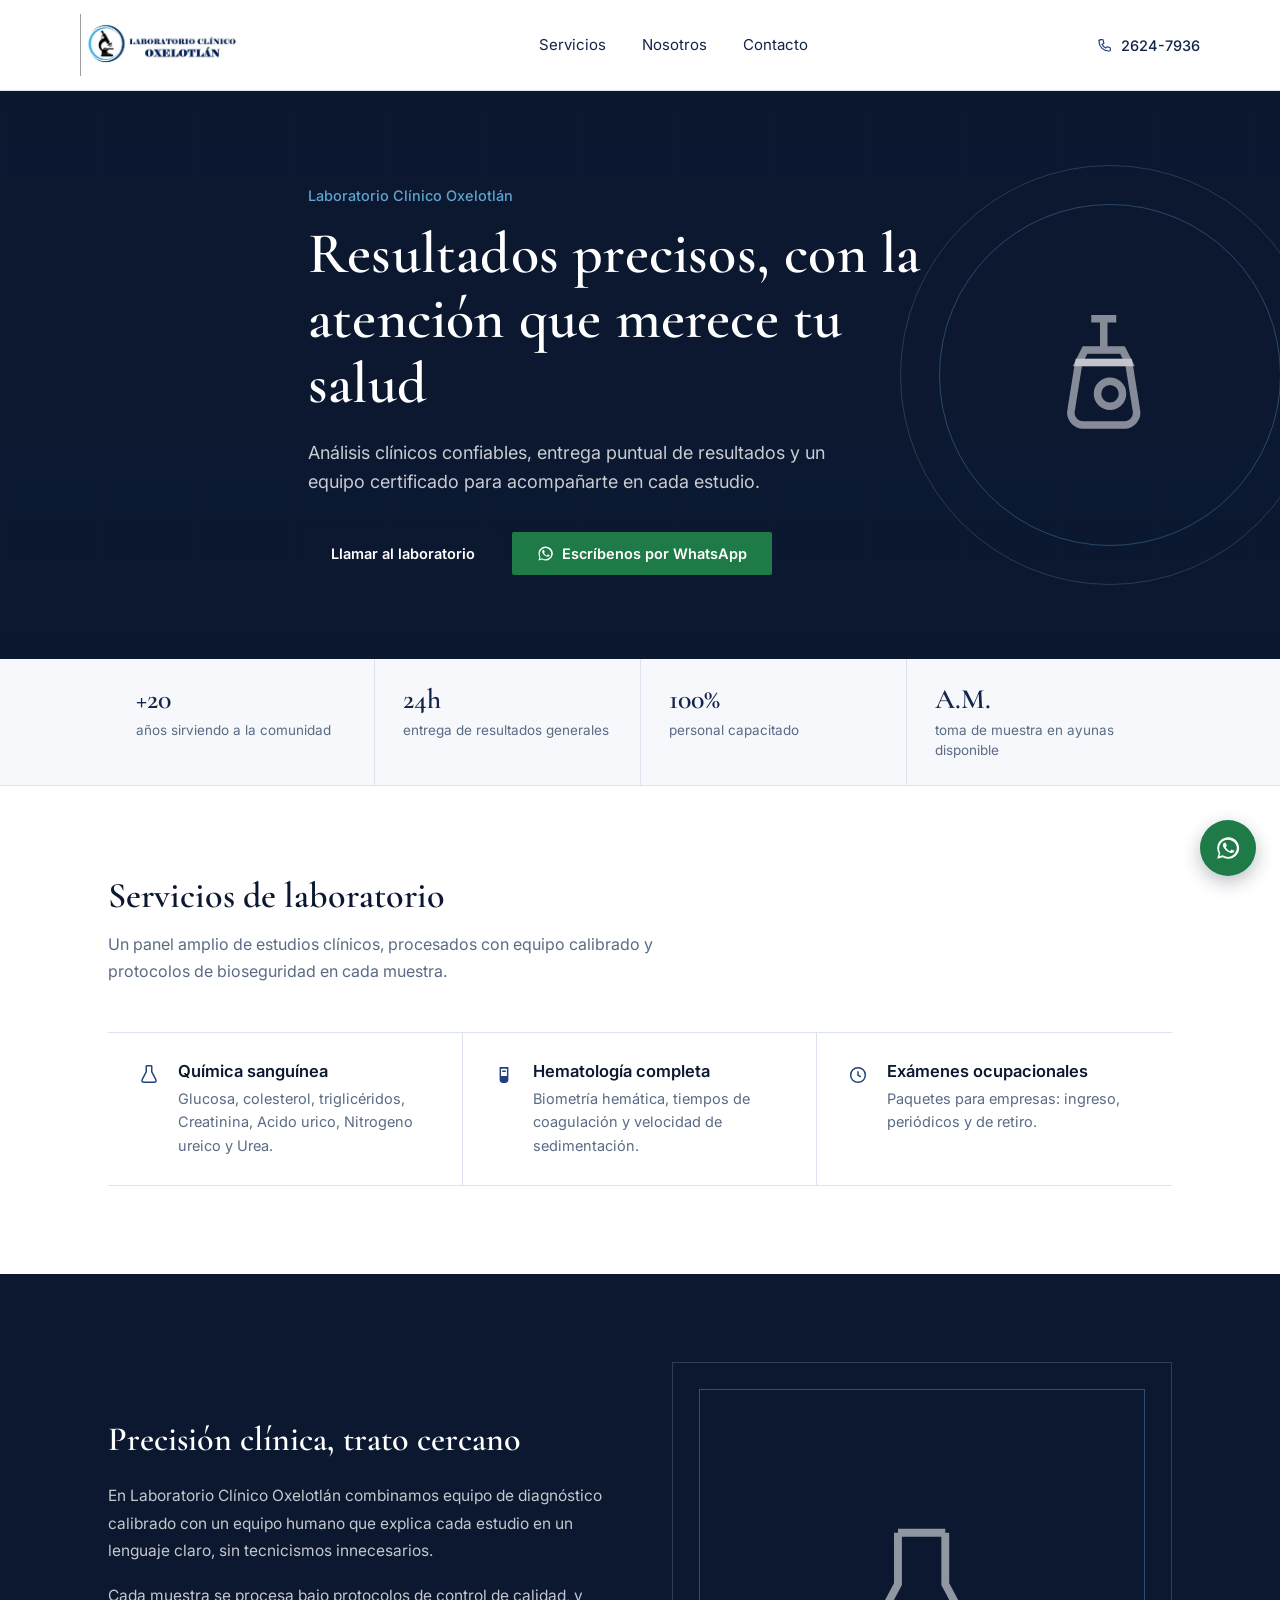
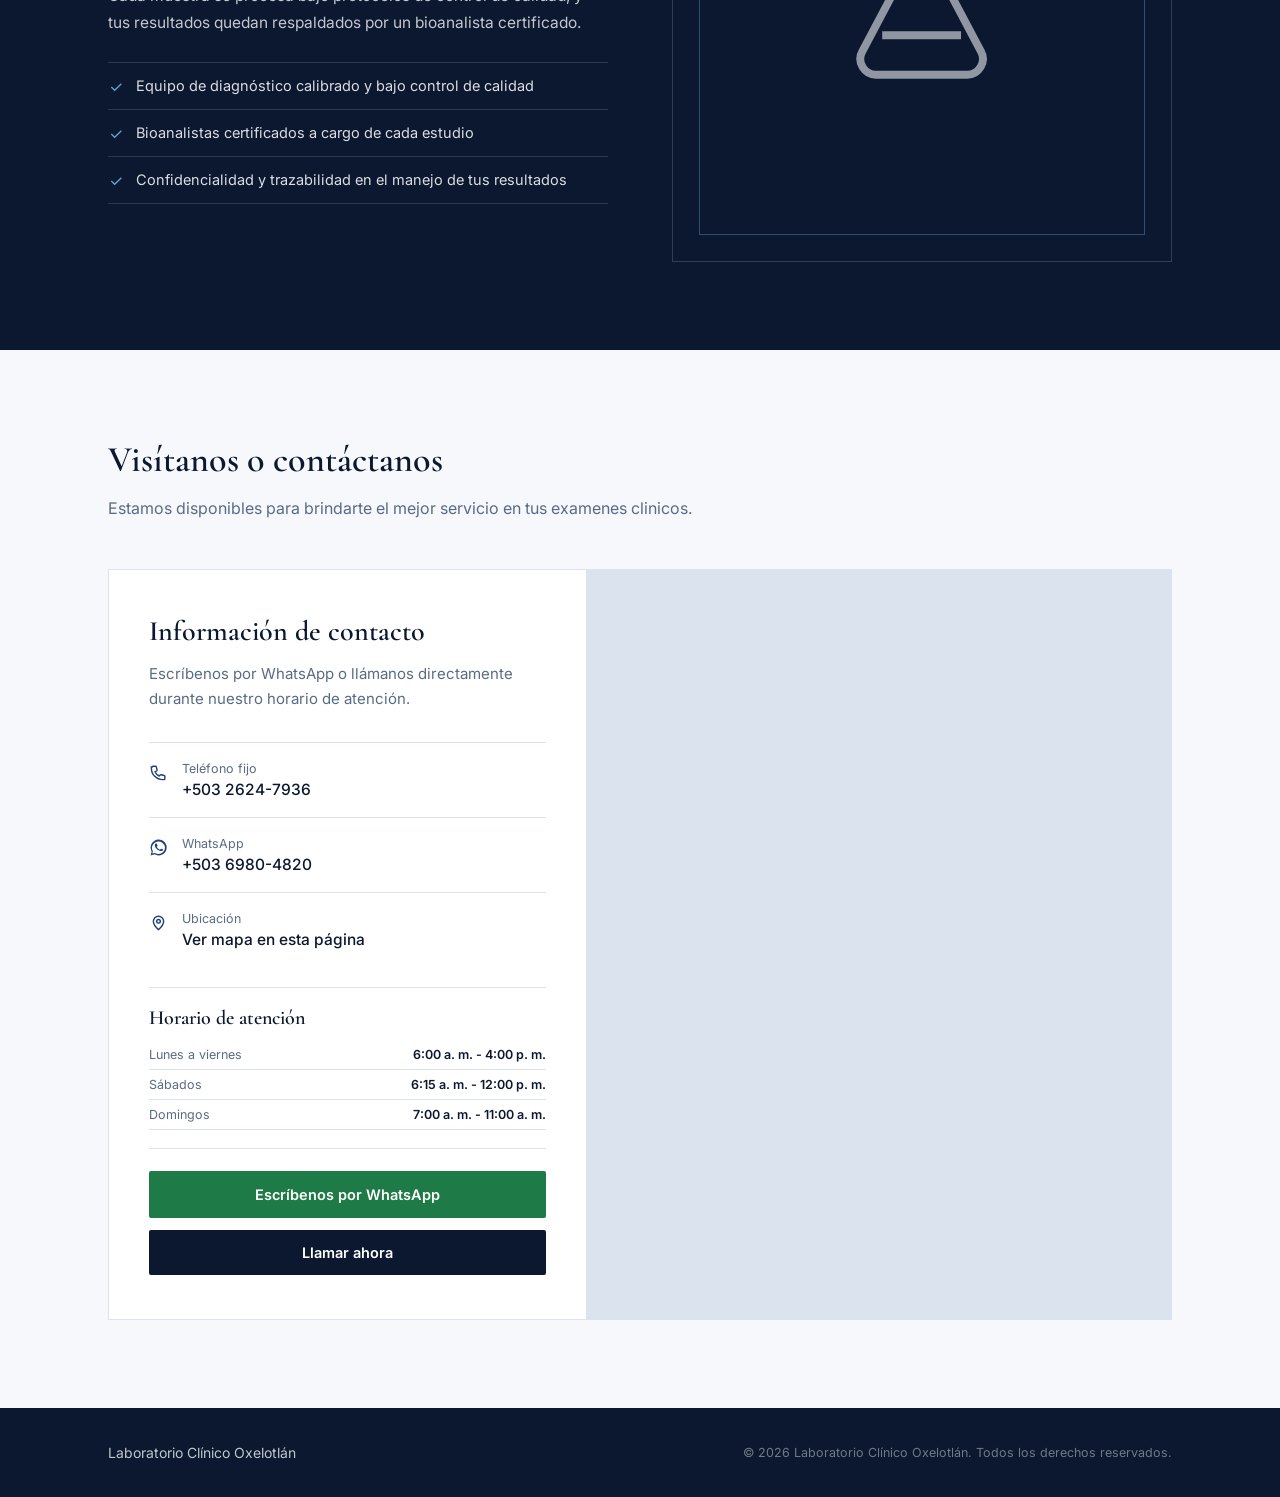
==== commit 5c54407b: "Logo de hemato" ====
--- a/laboratorio-oxelotlan.html
+++ b/laboratorio-oxelotlan.html
@@ -92,7 +92,7 @@
         </div>
       </div>
       <div class="service-row reveal">
-        <svg viewBox="0 0 24 24" fill="none" stroke="currentColor" stroke-width="1.6"><circle cx="12" cy="12" r="9"/><path d="M12 8v4l2.5 2.5"/></svg>
+        <svg viewBox="0 0 24 24" fill="none" stroke="currentColor" stroke-width="1.6"><path d="M8 4h8v13a3 3 0 0 1-3 3h-2a3 3 0 0 1-3-3V4Z"/><path d="M8 4h8M10 8h4"/><path d="M8 13h8v4a3 3 0 0 1-3 3h-2a3 3 0 0 1-3-3v-4Z" fill="currentColor" stroke="none"/></svg>
         <div>
           <h3>Hematología completa</h3>
           <p>Biometría hemática, tiempos de coagulación y velocidad de sedimentación.</p>
--- a/css/styles.css
+++ b/css/styles.css
@@ -62,7 +62,7 @@
   }
   .btn-primary{background:var(--navy-900);color:var(--white);}
   .btn-primary:hover{background:var(--navy-700);}
-  .btn-whatsapp{background:#1E7A46;color:var(--white);}
+  .btn-whatsapp{background:#1E7A46;color:var(--white);padding:12px 24px;}
   .btn-whatsapp:hover{background:#176038;}
   .btn-outline{background:transparent;color:var(--white);border-color:rgba(255,255,255,.45);}
   .btn-outline:hover{border-color:var(--white);}
@@ -207,6 +207,7 @@
   .contact-divider{border:0;border-top:1px solid var(--hairline);margin:0 0 22px;}
   .contact-cta{display:flex;flex-direction:column;gap:12px;}
   .contact-cta .btn{width:100%;padding:13px 22px;}
+  .contact-cta .btn-whatsapp{padding:14px 24px;}
 
   .map-wrap{position:relative;min-height:420px;background:#dbe3ee;}
   .map-wrap iframe{
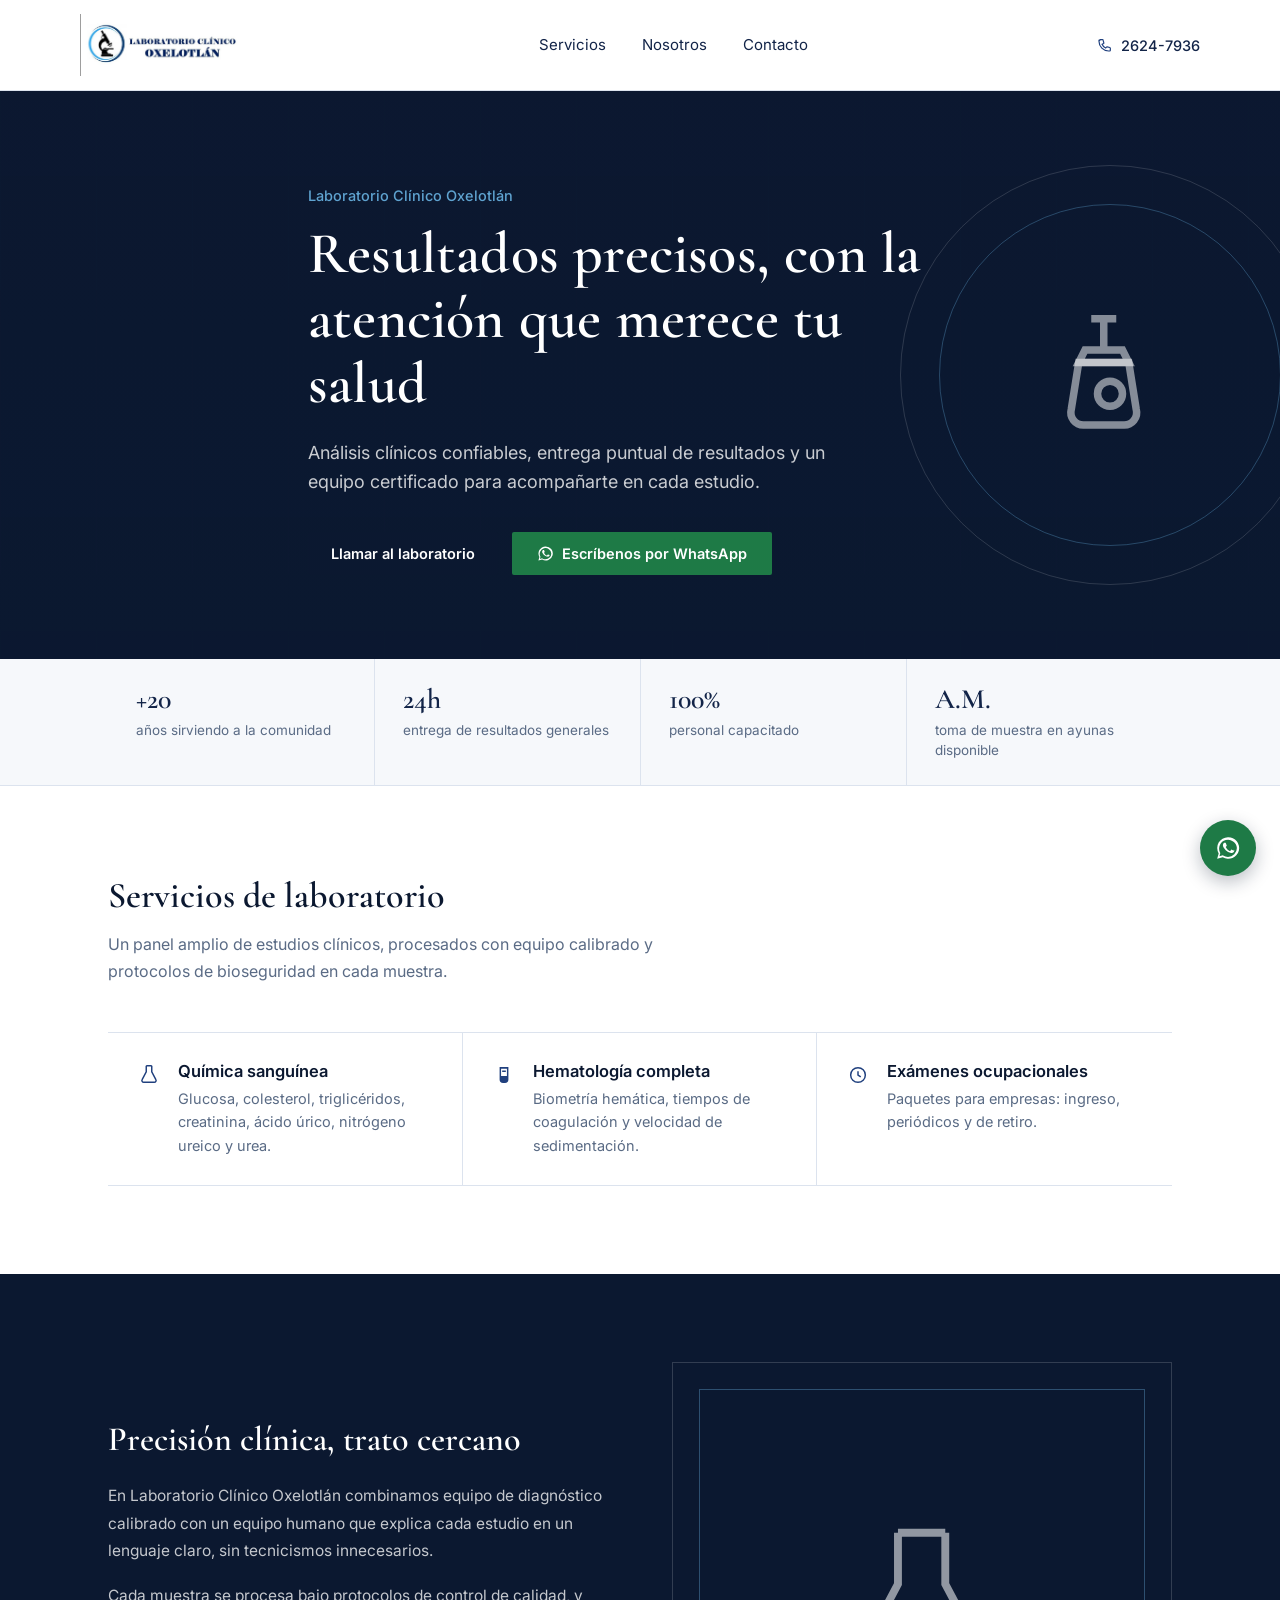
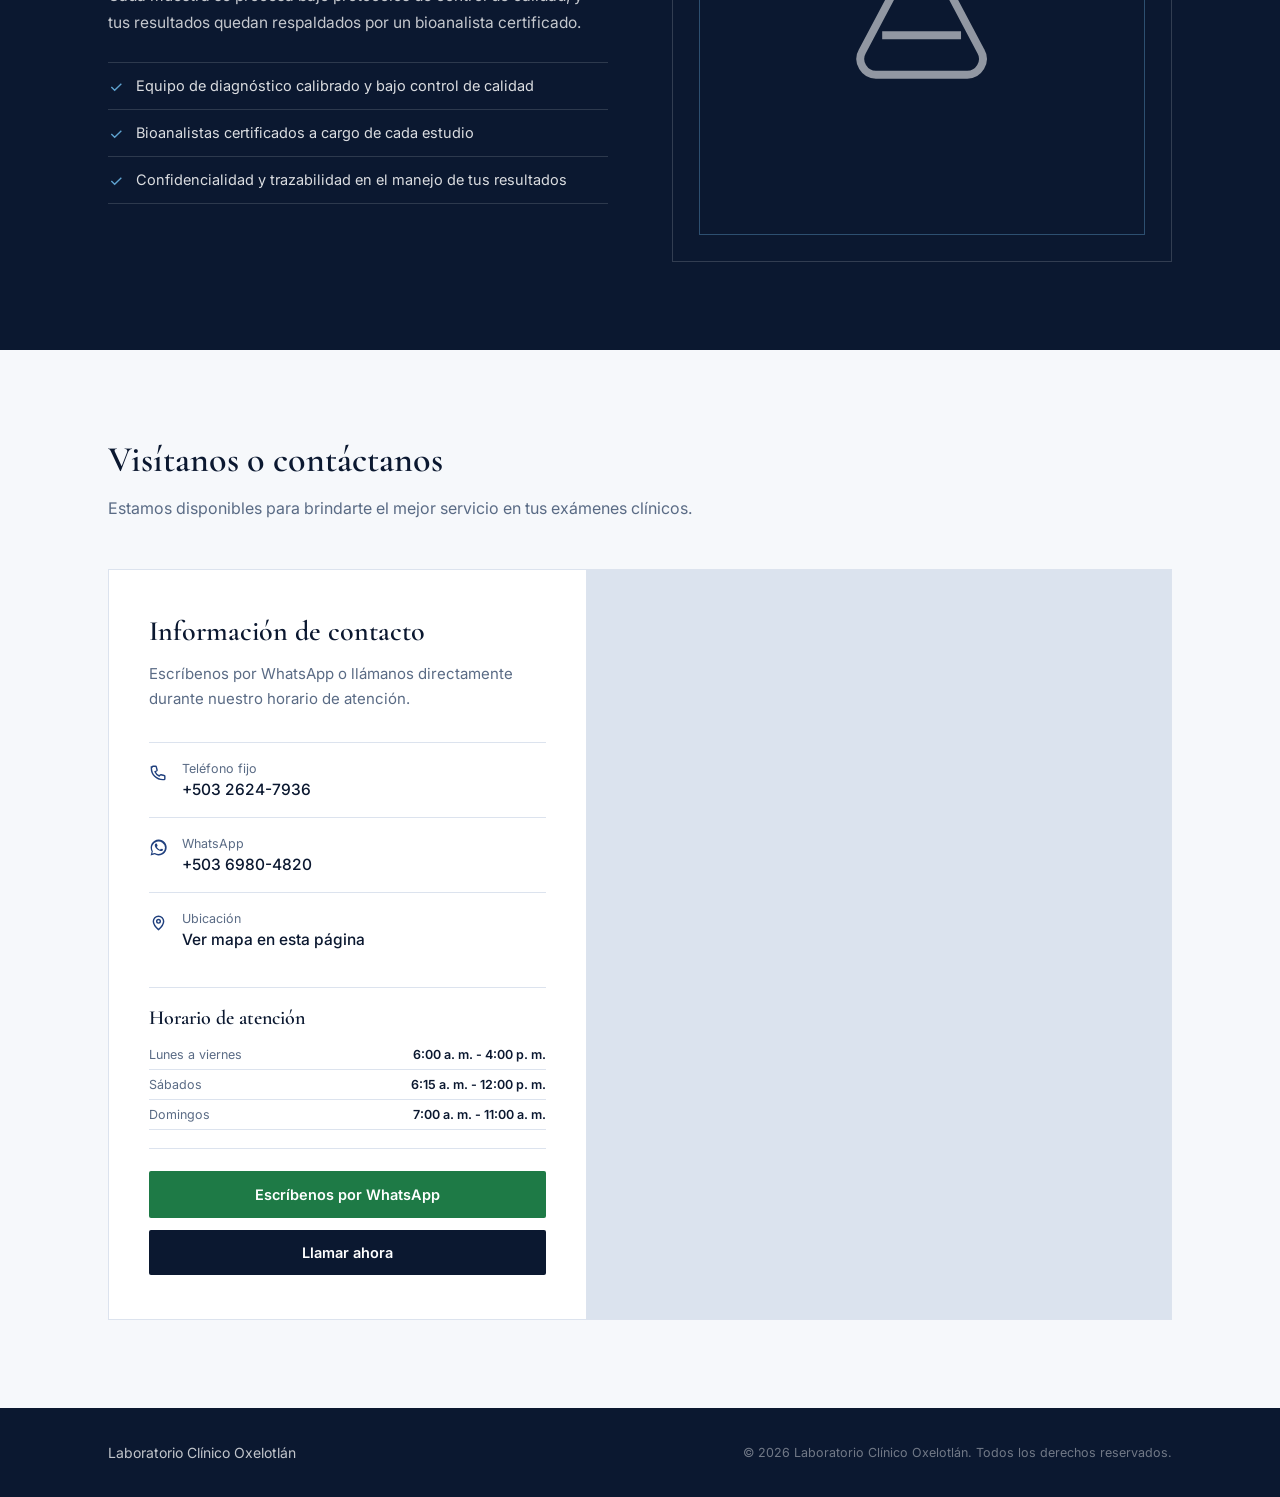
==== commit f65939e8: "Mejoras del sitio: bug WhatsApp, SEO, accesibilidad y ortografía - Corrige botón flotante de WhatsAp" ====
--- a/laboratorio-oxelotlan.html
+++ b/laboratorio-oxelotlan.html
@@ -3,20 +3,29 @@
 <head>
 <meta charset="UTF-8">
 <meta name="viewport" content="width=device-width, initial-scale=1.0">
-<title>Laboratorio Clínico Oxelotlán</title>
+<title>Laboratorio Clínico Oxelotlán | Análisis clínicos confiables</title>
+<meta name="description" content="Laboratorio Clínico Oxelotlán: análisis clínicos confiables, entrega de resultados en 24h y personal certificado. Llámanos o escríbenos por WhatsApp.">
+<meta name="theme-color" content="#0B1830">
+<link rel="icon" type="image/png" href="images/logo.png">
+<!-- Open Graph: previsualización al compartir en WhatsApp/Facebook -->
+<meta property="og:type" content="website">
+<meta property="og:title" content="Laboratorio Clínico Oxelotlán">
+<meta property="og:description" content="Análisis clínicos confiables, entrega puntual de resultados y personal certificado.">
+<meta property="og:image" content="images/logo.png">
+<meta property="og:locale" content="es_SV">
 <link rel="preconnect" href="https://fonts.googleapis.com">
 <link rel="preconnect" href="https://fonts.gstatic.com" crossorigin>
 <link href="https://fonts.googleapis.com/css2?family=Cormorant+Garamond:ital,wght@0,500;0,600;0,700;1,500&family=Inter:wght@400;500;600;700&display=swap" rel="stylesheet">
   <link rel="stylesheet" href="css/styles.css">
 </head>
 <body>
-<!-- Sticky header with navigation and contact actions -->
+<!-- heades y menu de navegacion -->
 <header>
   <div class="wrap header-inner">
     <div class="brand">
-      <img src="[data-uri]" alt="Laboratorio Clínico Oxelotlán">
-    </div>
-    <nav class="main-nav">
+      <img src="images/logo.png" alt="Logo Laboratorio Oxelotlán" width="62" height="62">
+    </div>
+    <nav class="main-nav" id="mainNav">
       <a href="#servicios">Servicios</a>
       <a href="#nosotros">Nosotros</a>
       <a href="#contacto">Contacto</a>
@@ -26,7 +35,7 @@
         <svg viewBox="0 0 24 24" fill="none" stroke="currentColor" stroke-width="1.8"><path d="M4 5c0-.6.4-1 1-1h3.2c.5 0 .9.3 1 .8l1 4a1 1 0 0 1-.3 1L7.6 11c1 2.4 3 4.4 5.4 5.4l1.2-1.3a1 1 0 0 1 1-.3l4 1c.5.1.8.5.8 1V20c0 .6-.4 1-1 1h-1.5C9.4 21 3 14.6 3 6.5V5Z"/></svg>
         <span>2624-7936</span>
       </a>
-      <button class="menu-toggle" id="menuToggle" aria-label="Abrir menú">
+      <button class="menu-toggle" id="menuToggle" aria-label="Abrir menú" aria-expanded="false" aria-controls="mainNav">
         <span></span><span></span><span></span>
       </button>
     </div>
@@ -74,7 +83,7 @@
   </div>
 </div>
 
-<!-- Laboratory services -->
+<!-- Servicios de laboratorio -->
 <section id="servicios">
   <div class="wrap">
     <div class="section-head reveal">
@@ -88,7 +97,7 @@
         <svg viewBox="0 0 24 24" fill="none" stroke="currentColor" stroke-width="1.6"><path d="M9 2v6.5L4.5 17a2 2 0 0 0 1.8 3h11.4a2 2 0 0 0 1.8-3L15 8.5V2M9 2h6"/></svg>
         <div>
           <h3>Química sanguínea</h3>
-          <p>Glucosa, colesterol, triglicéridos, Creatinina, Acido urico, Nitrogeno ureico y Urea.</p>
+          <p>Glucosa, colesterol, triglicéridos, creatinina, ácido úrico, nitrógeno ureico y urea.</p>
         </div>
       </div>
       <div class="service-row reveal">
@@ -109,7 +118,7 @@
   </div>
 </section>
 
-<!-- About the laboratory and quality commitments -->
+<!-- Comentarios sobre el laboratorio -->
 <section class="about" id="nosotros">
   <div class="wrap">
     <div class="reveal">
@@ -137,16 +146,16 @@
   </div>
 </section>
 
-<!-- Contact details and embedded map -->
+<!-- detalles de contacto -->
 <section class="contact" id="contacto">
   <div class="wrap">
     <div class="section-head reveal">
       <h2>Visítanos o contáctanos</h2>
-      <p>Estamos disponibles para brindarte el mejor servicio en tus examenes clinicos.</p>
+      <p>Estamos disponibles para brindarte el mejor servicio en tus exámenes clínicos.</p>
     </div>
     <div class="contact-grid reveal">
       <div class="contact-info">
-        <h2>Información de contacto</h2>
+        <h3 class="contact-info-title">Información de contacto</h3>
         <p>Escríbenos por WhatsApp o llámanos directamente durante nuestro horario de atención.</p>
 
         <div class="contact-line">
@@ -169,7 +178,7 @@
           <svg viewBox="0 0 24 24" fill="none" stroke="currentColor" stroke-width="1.8"><path d="M12 21s-6.5-5.4-6.5-10.5a6.5 6.5 0 1 1 13 0C18.5 15.6 12 21 12 21Z"/><circle cx="12" cy="10.5" r="2.3"/></svg>
           <div>
             <div class="ct-label">Ubicación</div>
-            <span class="ct-value">Ver mapa en esta página</span>
+            <a class="ct-value" href="#mapa">Ver mapa en esta página</a>
           </div>
         </div>
 
@@ -197,14 +206,14 @@
           <a class="btn btn-primary" href="tel:+50326247936">Llamar ahora</a>
         </div>
       </div>
-      <div class="map-wrap">
+      <div class="map-wrap" id="mapa">
         <iframe src="https://www.google.com/maps/embed?pb=!1m18!1m12!1m3!1d3750.6812180601755!2d-88.44260848952062!3d13.343637986952798!2m3!1f0!2f0!3f0!3m2!1i1024!2i768!4f13.1!3m3!1m2!1s0x8f7b39d2b0d4f84f%3A0xa0876ecf4c3ca8cc!2sLaboratorio%20Cl%C3%ADnico%20Oxelotlan!5e1!3m2!1ses-419!2ssv!4v1789586545758!5m2!1ses-419!2ssv" loading="lazy" referrerpolicy="strict-origin-when-cross-origin" title="Ubicación de Laboratorio Clínico Oxelotlán"></iframe>
       </div>
     </div>
   </div>
 </section>
 
-<!-- Site footer -->
+<!-- footer -->
 <footer>
   <div class="wrap footer-inner">
     <div class="footer-brand">
@@ -214,7 +223,7 @@
   </div>
 </footer>
 
-<!-- Floating WhatsApp contact button -->
+<!-- boton flotante de WhatsApp -->
 <a class="wa-float" id="waFloat" href="https://wa.me/50369804820?text=Hola%2C%20quisiera%20informaci%C3%B3n%20sobre%20sus%20servicios" target="_blank" rel="noopener" aria-label="Escribir por WhatsApp">
   <svg viewBox="0 0 24 24" fill="currentColor"><path d="M17.5 14.4c-.3-.1-1.6-.8-1.9-.9-.2-.1-.4-.1-.6.1-.2.3-.7.9-.8 1-.2.2-.3.2-.5.1-.3-.1-1.2-.4-2.2-1.4-.8-.7-1.4-1.6-1.5-1.9-.2-.3 0-.4.1-.6.1-.1.3-.3.4-.5.1-.1.2-.3.3-.4.1-.2 0-.4 0-.5 0-.1-.6-1.4-.8-1.9-.2-.5-.4-.4-.6-.4h-.5c-.2 0-.5.1-.7.3-.2.3-.9.9-.9 2.1 0 1.2.9 2.4 1 2.6.1.2 1.8 2.8 4.4 3.8.6.3 1.1.4 1.5.5.6.2 1.2.2 1.6.1.5-.1 1.6-.6 1.8-1.3.2-.6.2-1.1.2-1.2-.1-.1-.2-.2-.5-.3Z"/><path d="M12 2a10 10 0 0 0-8.6 15L2 22l5.2-1.4A10 10 0 1 0 12 2Zm0 18.2c-1.6 0-3.1-.4-4.5-1.2l-.3-.2-3.1.8.8-3-.2-.3A8.2 8.2 0 1 1 20.2 12 8.2 8.2 0 0 1 12 20.2Z"/></svg>
 </a>
--- a/css/styles.css
+++ b/css/styles.css
@@ -1,3 +1,4 @@
+ /*---- Variables ---*/
  :root{
     --navy-900:#0B1830;
     --navy-800:#122448;
@@ -64,8 +65,6 @@
   .btn-primary:hover{background:var(--navy-700);}
   .btn-whatsapp{background:#1E7A46;color:var(--white);padding:12px 24px;}
   .btn-whatsapp:hover{background:#176038;}
-  .btn-outline{background:transparent;color:var(--white);border-color:rgba(255,255,255,.45);}
-  .btn-outline:hover{border-color:var(--white);}
   .menu-toggle{
     display:none;background:none;border:none;cursor:pointer;padding:6px;
   }
@@ -114,7 +113,7 @@
   }
   .hero-figure svg{width:150px;height:150px;color:rgba(255,255,255,.5);}
 
-  /* ---------- Trust metrics ---------- */
+  /* ---------- Trust metricas ---------- */
   .trust{
     background:var(--off-white);
     border-bottom:1px solid var(--hairline);
@@ -144,7 +143,7 @@
   }
   .section-head p{font-size:16px;line-height:1.65;color:var(--text-muted);margin:0;}
 
-  /* ---------- Services ---------- */
+  /* ---------- servicios ---------- */
   .services-list{
     display:grid;grid-template-columns:repeat(3,1fr);
     border-top:1px solid var(--hairline);
@@ -161,7 +160,7 @@
   }
   .service-row p{font-size:14.5px;line-height:1.6;color:var(--text-muted);margin:0;}
 
-  /* ---------- About ---------- */
+  /* ---------- About us ---------- */
   .about{background:var(--navy-900);color:var(--white);}
   .about .wrap{
     display:grid;grid-template-columns:1fr 1fr;gap:64px;align-items:center;
@@ -185,14 +184,14 @@
   .about-visual::before{content:"";position:absolute;inset:26px;border:1px solid rgba(95,163,208,.4);}
   .about-visual svg{width:38%;height:38%;color:rgba(255,255,255,.55);}
 
-  /* ---------- Contact ---------- */
+  /* ---------- Contacto ---------- */
   .contact{background:var(--off-white);}
   .contact-grid{
     display:grid;grid-template-columns:0.9fr 1.1fr;gap:0;
     border:1px solid var(--hairline);background:var(--white);
   }
   .contact-info{padding:44px 40px;border-right:1px solid var(--hairline);}
-  .contact-info h2{
+  .contact-info .contact-info-title{
     font-family:var(--serif);font-weight:600;font-size:28px;margin:0 0 14px;color:var(--navy-900);
   }
   .contact-info > p{font-size:15px;line-height:1.65;color:var(--text-muted);margin:0 0 30px;}
@@ -214,7 +213,7 @@
     position:absolute;inset:0;width:100%;height:100%;border:0;filter:grayscale(8%) contrast(1.02);
   }
 
-  /* ---------- Opening hours ---------- */
+  /* ---------- horas de atencion ---------- */
   .hours-block{margin:20px 0 18px;padding-top:18px;border-top:1px solid var(--hairline);}
   .hours-block h3{font-family:var(--serif);font-size:20px;font-weight:600;color:var(--navy-900);margin:0 0 10px;}
   .hours-list{display:flex;flex-direction:column;}
@@ -222,7 +221,7 @@
   .hours-row span{color:var(--text-muted);}
   .hours-row strong{font-weight:600;color:var(--navy-900);text-align:right;white-space:nowrap;}
 
-  /* ---------- WhatsApp float ---------- */
+  /* ---------- WhatsApp ---------- */
   .wa-float{
     position:fixed;bottom:24px;right:24px;z-index:60;
     width:56px;height:56px;border-radius:50%;
@@ -230,10 +229,11 @@
     display:flex;align-items:center;justify-content:center;
     box-shadow:0 6px 18px rgba(11,24,48,.28);
     transition:transform .2s ease, box-shadow .2s ease;
+    opacity:0;visibility:hidden;pointer-events:none;
   }
   .wa-float:hover{transform:translateY(-2px);box-shadow:0 10px 22px rgba(11,24,48,.32);}
   .wa-float svg{width:26px;height:26px;}
-  .wa-float.show{animation:wa-in .5s ease both;}
+  .wa-float.show{opacity:1;visibility:visible;pointer-events:auto;animation:wa-in .5s ease both;}
   @keyframes wa-in{from{opacity:0;transform:scale(.7) translateY(8px);}to{opacity:1;transform:scale(1) translateY(0);}}
 
   /* ---------- Footer ---------- */
@@ -242,7 +242,6 @@
     display:flex;align-items:center;justify-content:space-between;flex-wrap:wrap;gap:16px;
   }
   .footer-brand{display:flex;align-items:center;gap:10px;font-size:14px;color:rgba(255,255,255,.75);}
-  .footer-brand img{height:28px;width:auto;filter:brightness(0) invert(1);opacity:.9;}
   footer .fine{font-size:12.5px;color:rgba(255,255,255,.42);}
 
   /* ---------- Reveal-on-load ---------- */
@@ -286,3 +285,4 @@
     .reveal{opacity:1;transform:none;transition:none;}
     .wa-float.show{animation:none;}
   }
+/*---------------------------------------------------------------*/
